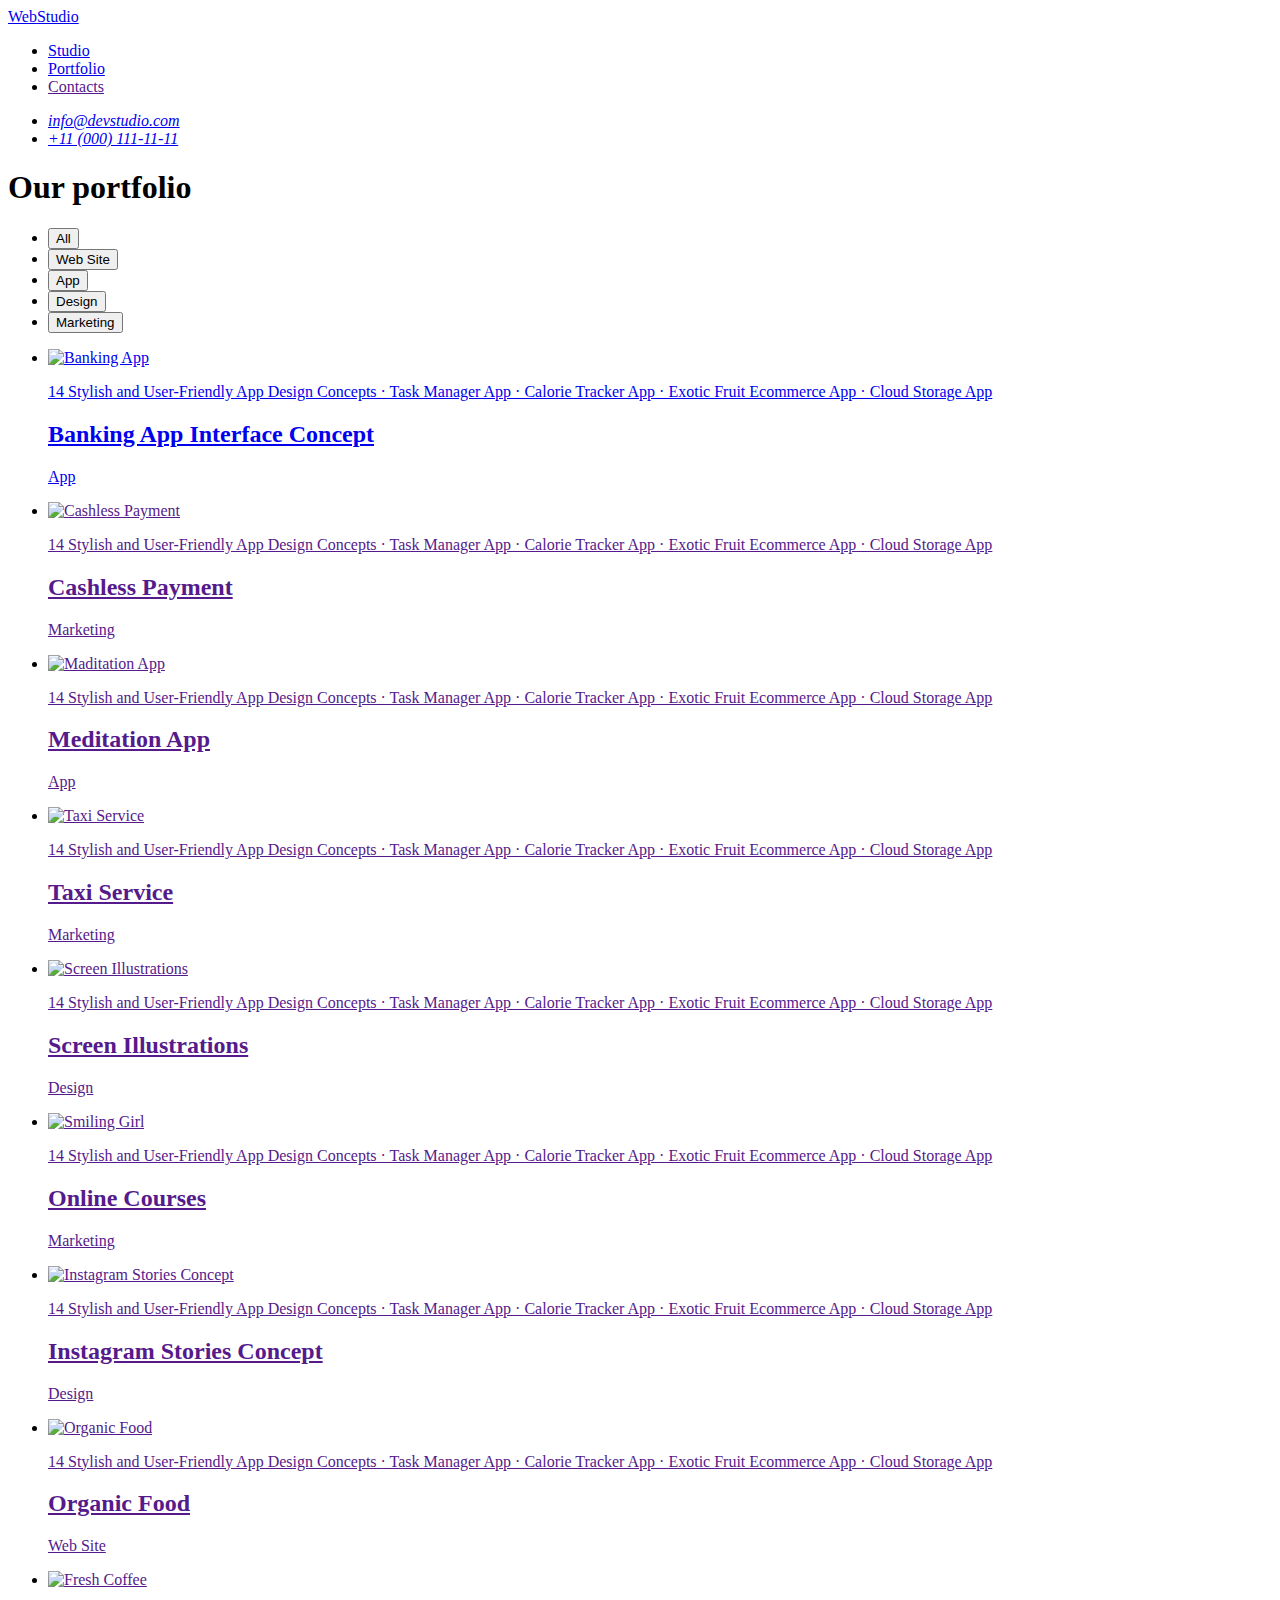
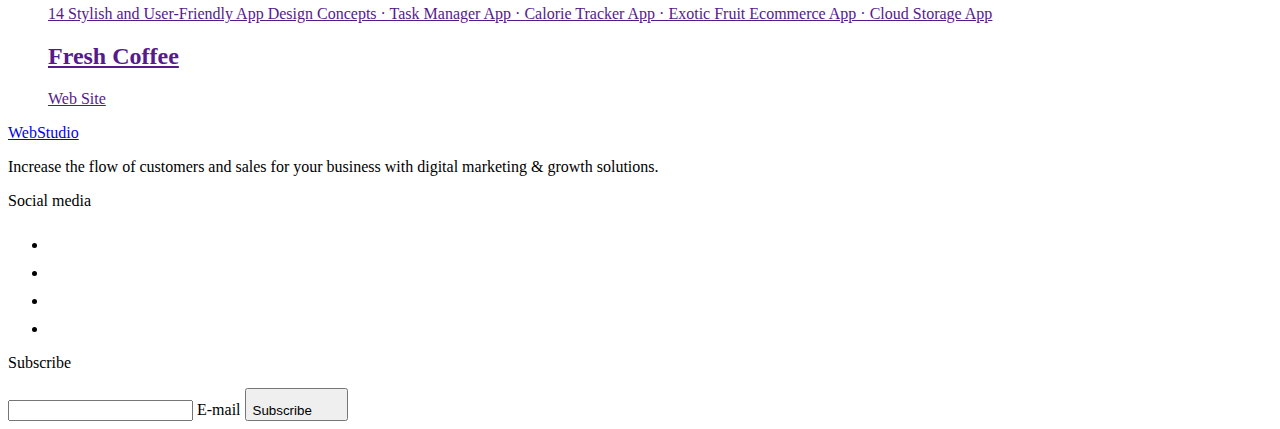
==== portfolio.html @ 679349a5 "Add files via upload" ====
<!DOCTYPE html>
<html lang="en">
<head>
    <meta charset="UTF-8">
    <meta http-equiv="X-UA-Compatible" content="IE=edge">
    <meta name="viewport" content="width=device-width, initial-scale=1.0">
    <title>Document</title>
    <link rel="preconnect" href="https://fonts.googleapis.com">
<link rel="preconnect" href="https://fonts.gstatic.com" crossorigin>
<link href="https://fonts.googleapis.com/css2?family=Raleway:wght@800&family=Roboto:wght@400;500;700&display=swap" rel="stylesheet">
<link
rel="stylesheet"
href="https://cdnjs.cloudflare.com/ajax/libs/modern-normalize/1.1.0/modern-normalize.min.css"
integrity="sha512-wpPYUAdjBVSE4KJnH1VR1HeZfpl1ub8YT/NKx4PuQ5NmX2tKuGu6U/JRp5y+Y8XG2tV+wKQpNHVUX03MfMFn9Q=="
crossorigin="anonymous"
referrerpolicy="no-referrer">
<link rel="stylesheet" href="./css/styles.css">
</head>
    
<header class="header">
    <div class="header-flex container">
    <nav class="header-nav" >
      <a class="header-logo link" href="./index.html" >Web<span class="part-logo">Studio</span></a>
      <ul class="navi-item list">
        <li class="item"><a class="navi link" href="./index.html" >Studio</a></li>
        <li class="item"><a class="navi link active" href="./portfolio.html" >Portfolio</a></li>
        <li class="item"><a class="navi link" href="" >Contacts</a></li>
      </ul>
    </nav>
    <address class="adress">
      <ul class="contacts-list list">
        <li class="contacts-item"><a href="mailto:info@devstudio.com" class="contacts-link link">info@devstudio.com</a></li>
        <li class="contacts-item" ><a href="tel:+110001111111" class="contacts-link link">+11 (000) 111-11-11</a></li>
      </ul>
    </address>
  </div>
  </header>
 <main>
    <section class="portfolio-section">
        <div class="container">
    <h1 class="visually-hidden">Our portfolio</h1>
        <ul class="filter-btn-list list">
            <li class="filter-btn-list-item">
              <button type="button" class="btn-filtr">All</button> 
            </li>
            <li class="filter-btn-list-item">
              <button type="button" class="btn-filtr" >Web Site</button> 
            </li>
            <li class="filter-btn-list-item" >
              <button type="button" class="btn-filtr" >App</button>
             </li>
            <li class="filter-btn-list-item">
              <button type="button" class="btn-filtr">Design</button> 
            </li>
            <li class="filter-btn-list-item">
              <button type="button" class="btn-filtr">Marketing</button> 
            </li>
        </ul>
    <ul class="service-list list">
        <li class="service-list-item">
           <a class="service-link link" href="./index.html">
            <div class="portfolio-thumb">
            <img src="./images/porfolio/banking-app.jpg" alt="Banking App" width="360">
          
              <p class="overlay-text">
                14 Stylish and User-Friendly App Design Concepts · Task Manager App · Calorie Tracker App · Exotic Fruit Ecommerce App · Cloud Storage App
              </p>
           
            </div>

            <div class="service-container"> 
                <h2 class="service-title">Banking App Interface Concept</h2>
                <p class="service-descr">App</p>
            </div>
        
           </a>
            
        </li>
        <li class="service-list-item" >
            <a class="service-link link" href="">
              <div class="portfolio-thumb">
              <img class="thumb-img" src="./images/porfolio/cashless-payment.jpg" 
              alt="Cashless Payment" 
              width="360">
     
              <p class="overlay-text">
                14 Stylish and User-Friendly App Design Concepts · Task Manager App · Calorie Tracker App · Exotic Fruit Ecommerce App · Cloud Storage App
              </p>
        
            </div>
        
             
              <div class="service-container"> 
                <div class="portfolio-thumb">
                <h2 class="service-title" >Cashless Payment</h2>
                <p class="service-descr">Marketing</p>
              </div>
            </div>
        </a> 
        </li>
        <li class="service-list-item">
            <a class="service-link link" href="">
              
              <div class="portfolio-thumb">
              <img src="./images/porfolio/meditation-app.jpg" alt="Maditation App" width="360" >
            
        
                <p class="overlay-text">
                  14 Stylish and User-Friendly App Design Concepts · Task Manager App · Calorie Tracker App · Exotic Fruit Ecommerce App · Cloud Storage App
                </p>
        
            </div>

              <div class="service-container">
                <div class="portfolio-thumb">
                <h2 class="service-title">Meditation App</h2>
                <p class="service-descr">App</p>
            </div>
              </div>
        </a>
            
        </li>
        <li class="service-list-item" >
            <a class="service-link link" href="">
              
              <div class="portfolio-thumb">
              <img src="./images/porfolio/taxi-service.jpg" alt="Taxi Service" width="360">
            
    
                <p class="overlay-text">
                  14 Stylish and User-Friendly App Design Concepts · Task Manager App · Calorie Tracker App · Exotic Fruit Ecommerce App · Cloud Storage App
                </p>
       
              </div>

              <div class="service-container">  
                <div class="portfolio-thumb"> 
                <h2 class="service-title" >Taxi Service</h2>
                <p class="service-descr">Marketing</p>
            </div>
          </div>
            </a>
            
        </li>
        <li class="service-list-item">
            <a class="service-link link" href="">
              
              <div class="portfolio-thumb"> 
              <img src="./images/porfolio/screen-illustration.jpg" alt="Screen Illustrations" width="360" >
  
                <p class="overlay-text">
                  14 Stylish and User-Friendly App Design Concepts · Task Manager App · Calorie Tracker App · Exotic Fruit Ecommerce App · Cloud Storage App
                </p>
  
              </div>
            
            
              <div class="service-container">
                <div class="portfolio-thumb"> 
                <h2 class="service-title">Screen Illustrations</h2>
                <p class="service-descr">Design</p>
            </div> 
              </div>
            </a>
            
        </li>
        <li class="service-list-item">
            <a class="service-link link" href="">
              <div class="portfolio-thumb"> 
              <img src="./images/porfolio/online-courses.jpg" alt="Smiling Girl" width="360">
     
                <p class="overlay-text">
                  14 Stylish and User-Friendly App Design Concepts · Task Manager App · Calorie Tracker App · Exotic Fruit Ecommerce App · Cloud Storage App
                </p>
 
              </div>
               
              <div class="service-container">
                <div class="portfolio-thumb">
                <h2 class="service-title">Online Courses</h2>
                <p class="service-descr">Marketing</p>
            </div>
              </div>
            </a>
            
        </li>
        <li class="service-list-item">
            <a class="service-link link" href="">
              <div class="portfolio-thumb">
              <img src="./images/porfolio/instagram-stories.jpg" alt="Instagram Stories Concept" width="360">
    
                <p class="overlay-text">
                  14 Stylish and User-Friendly App Design Concepts · Task Manager App · Calorie Tracker App · Exotic Fruit Ecommerce App · Cloud Storage App
                </p>

            </div>
            
              <div class="service-container"> 
                <div class="portfolio-thumb">
                <h2 class="service-title">Instagram Stories Concept</h2>
                <p class="service-descr">Design</p>
            </div>
              </div>
            </a>
            
        </li>
        <li class="service-list-item">
            <a class="service-link link" href="">
              <div class="portfolio-thumb">
              <img src="./images/porfolio/organic-food.jpg" alt="Organic Food" width="360">

                <p class="overlay-text">
                  14 Stylish and User-Friendly App Design Concepts · Task Manager App · Calorie Tracker App · Exotic Fruit Ecommerce App · Cloud Storage App
                </p>

            </div>
            
              <div class="service-container">
                <div class="portfolio-thumb">
                <h2 class="service-title">Organic Food</h2>
                <p class="service-descr"> Web Site</p>
            </div>
          </div>
            </a>
            
        </li>
        <li class="service-list-item">
            <a class="service-link link" href="" >
              <div class="portfolio-thumb">
              <img src="./images/porfolio/fresh-coffee.jpg" alt="Fresh Coffee" width="360">
  
                <p class="overlay-text">
                  14 Stylish and User-Friendly App Design Concepts · Task Manager App · Calorie Tracker App · Exotic Fruit Ecommerce App · Cloud Storage App
                </p>
     
            </div>
            
              <div class="service-container">  
                <div class="portfolio-thumb">
                <h2 class="service-title">Fresh Coffee</h2>
                <p class="service-descr">Web Site</p>
            </div>
          </div>
            </a>
    
        </li>
    </ul>
</div>
</section>
 </main>
 <footer  class="footer">
    <div class="footer-container container">
      <div class="left-footer">
    <a  href="./index.html" class="logo-footer link" >Web<span class="footer-logo">Studio</span> </a>
    <p class="footer-text">
      Increase the flow of customers and sales for your business with digital
      marketing & growth solutions.
    </p>
  </div>
    <div class="footer-icon">
          <p class="social-media">Social media</p>
      <ul class="network-footer list">
        <li class="network-item">
          <a href="" class="network-foot link">
            <svg class="network-social" width="24" height="24">
              <use href="./images/icons.svg#instagram">
                 </use>
            </svg>
          </a>
        </li>
        <li class="network-item">
          <a href="" class="network-foot link">
            <svg class="network-social" width="24" height="24">
              <use href="./images/icons.svg#twitter">

              </use>
            </svg>
          </a>
        </li>
        <li class="network-item">
          <a href="" class="network-foot link">
            <svg class="network-social" width="24" height="24">
              <use href="./images/icons.svg#facebook">

              </use>
            </svg>
          </a>
        </li>
        <li class="network-item">
          <a href="" class="network-foot link">
            <svg class="network-social" width="24" height="24">
              <use href="./images/icons.svg#linkedin">
              </use>
            </svg>
          </a>
        </li>
      </ul>

  
    
    </div>
    
    <form class="footer-form">
      <p class="footer-form-title">Subscribe</p>
      <div class="footer-form-wrapper">
        <label class="footer-form-field">
          <input
            class="footer-form-input"
            type="email"
            name="user_email"
            placeholder="&nbsp;"
          />
          <span class="footer-form-tag">E-mail</span>
        </label>
        <button class="footer-form-btn" type="submit">
          Subscribe
          <svg class="footer-form-btn-icon" width="24" height="24">
            <use href="./images/icons.svg#icon-subscribe"></use>
          </svg>
        </button>
      </div>
    </form>
    
  </div>
  

</footer>
  </body>
</html>
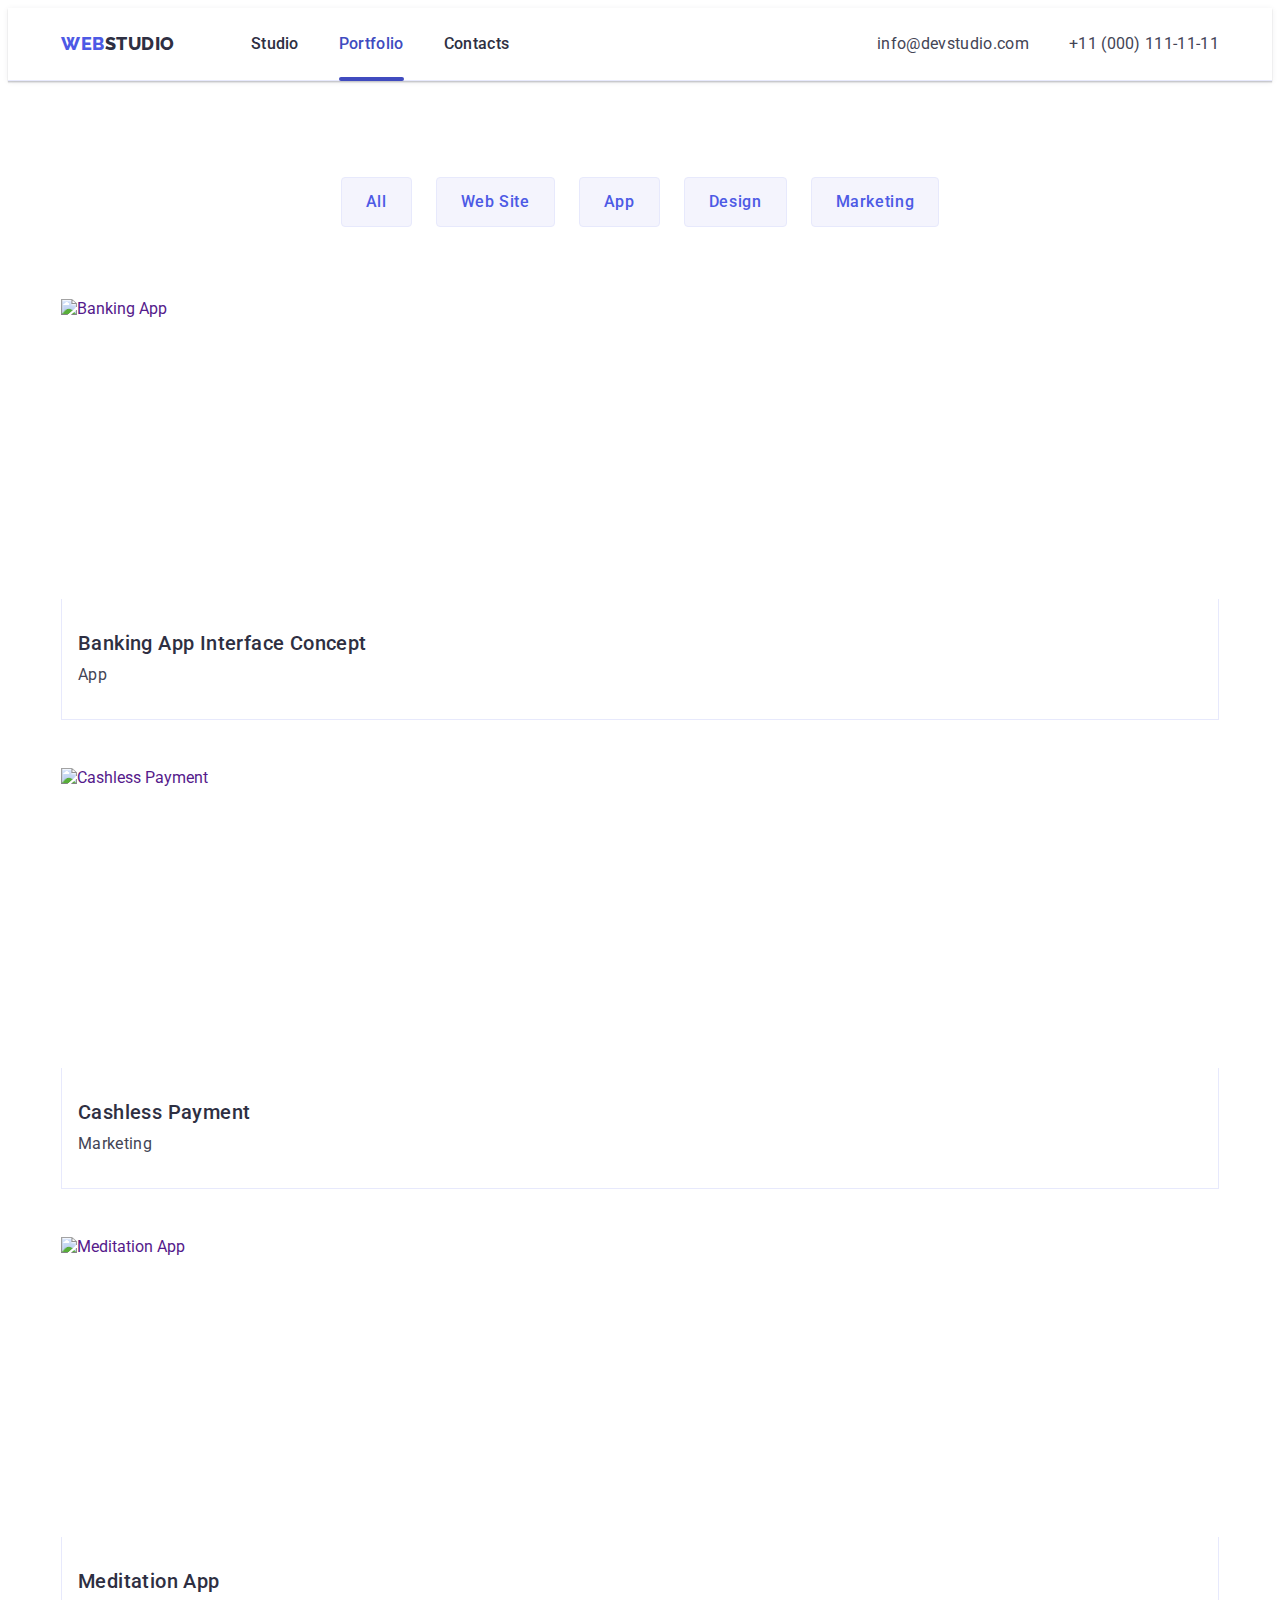
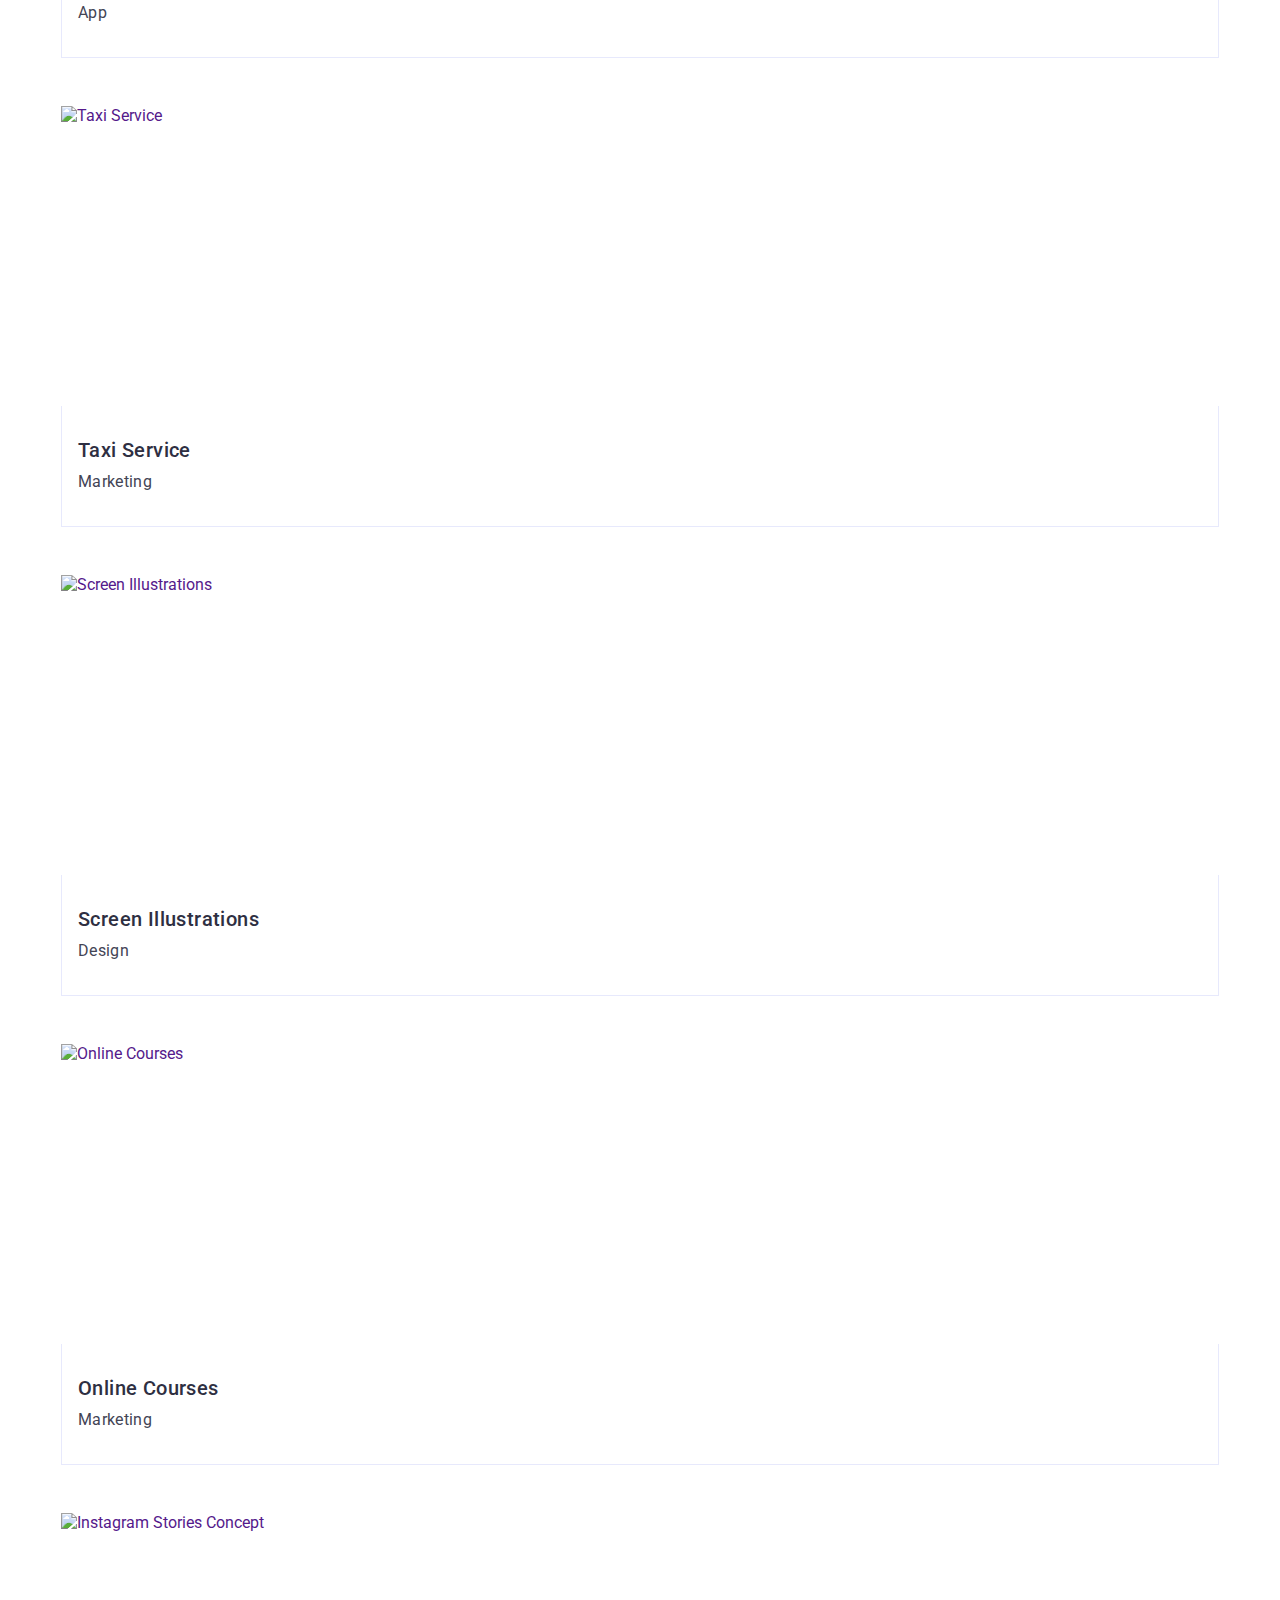
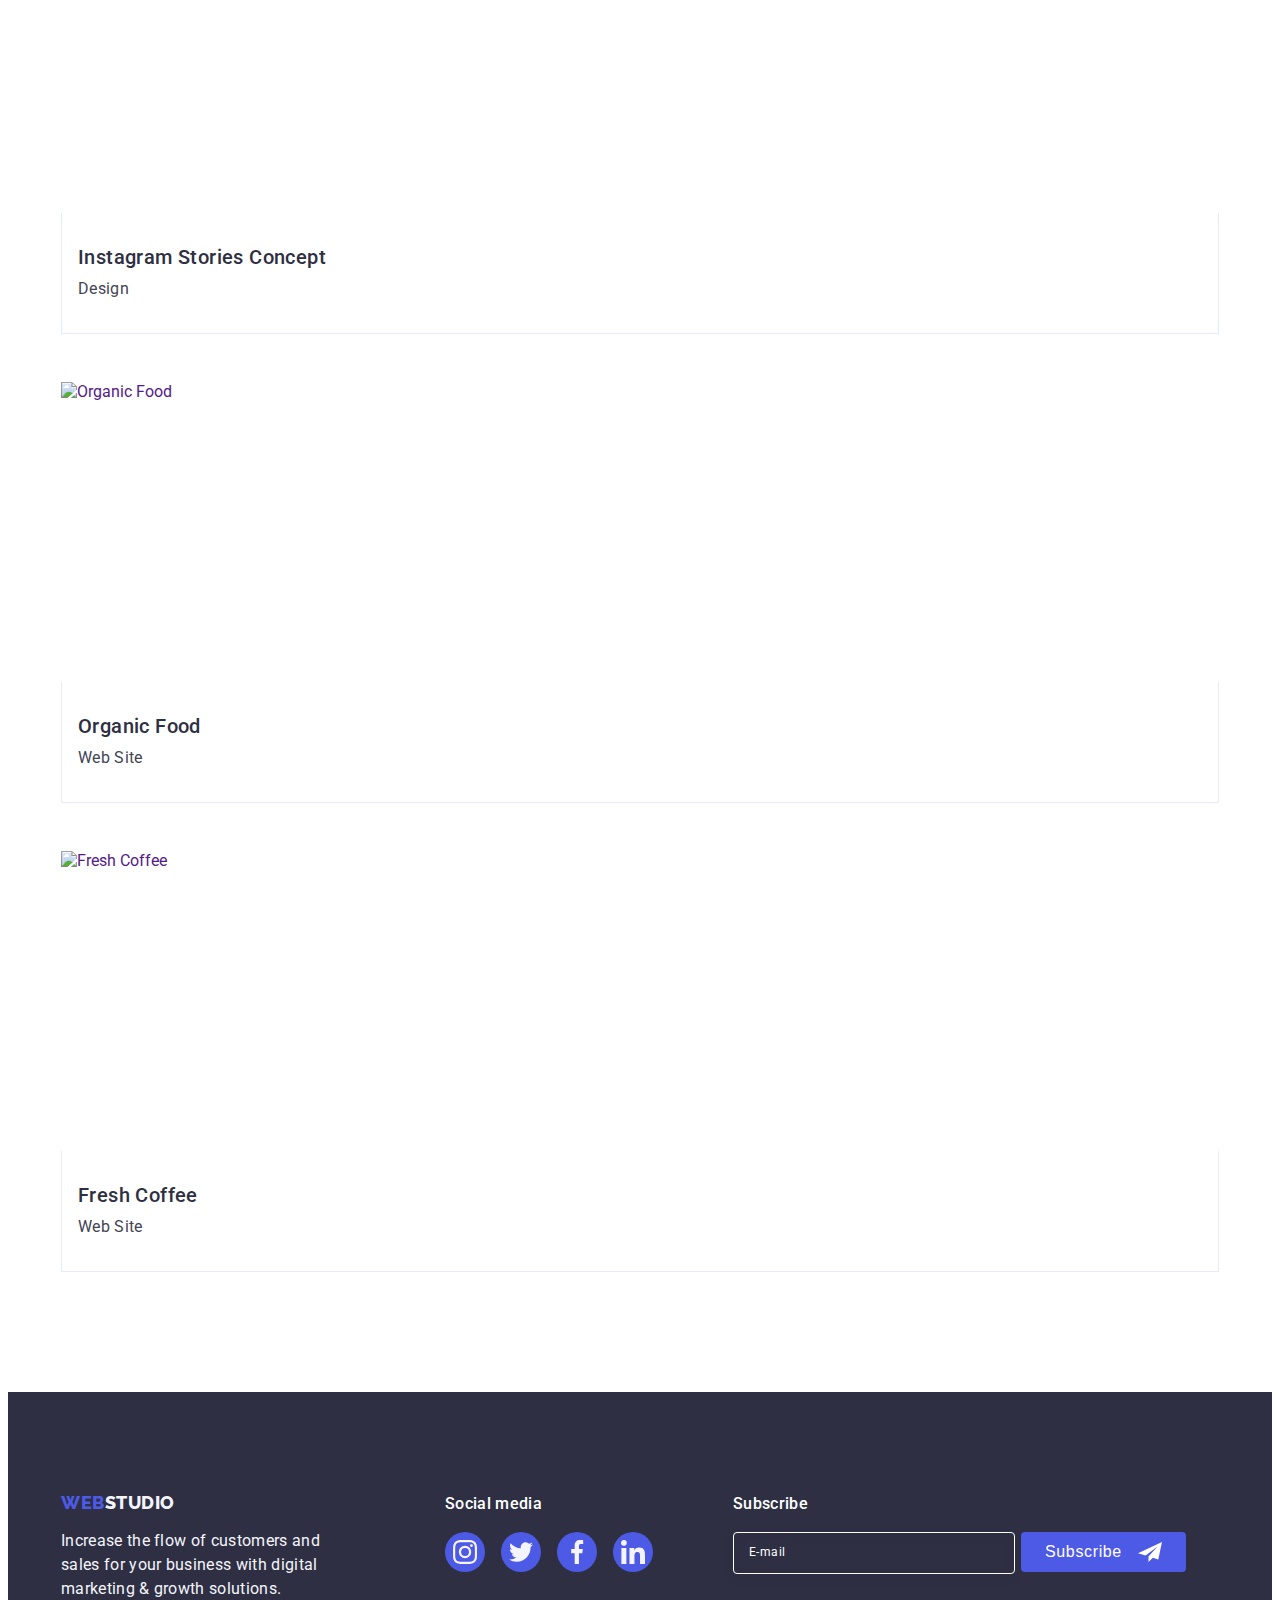
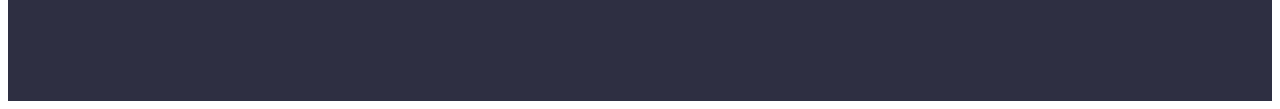
==== commit e0e7f762: "123456" ====
--- a/portfolio.html
+++ b/portfolio.html
@@ -1,330 +1,397 @@
 
 <!DOCTYPE html>
 <html lang="en">
-<head>
-    <meta charset="UTF-8">
-    <meta http-equiv="X-UA-Compatible" content="IE=edge">
-    <meta name="viewport" content="width=device-width, initial-scale=1.0">
-    <title>Document</title>
-    <link rel="preconnect" href="https://fonts.googleapis.com">
-<link rel="preconnect" href="https://fonts.gstatic.com" crossorigin>
-<link href="https://fonts.googleapis.com/css2?family=Raleway:wght@800&family=Roboto:wght@400;500;700&display=swap" rel="stylesheet">
-<link
-rel="stylesheet"
-href="https://cdnjs.cloudflare.com/ajax/libs/modern-normalize/1.1.0/modern-normalize.min.css"
-integrity="sha512-wpPYUAdjBVSE4KJnH1VR1HeZfpl1ub8YT/NKx4PuQ5NmX2tKuGu6U/JRp5y+Y8XG2tV+wKQpNHVUX03MfMFn9Q=="
-crossorigin="anonymous"
-referrerpolicy="no-referrer">
-<link rel="stylesheet" href="./css/styles.css">
-</head>
+  <head>
+    <meta charset="UTF-8" />
+    <meta http-equiv="X-UA-Compatible" content="IE=edge" />
+    <meta name="viewport" content="width=device-width, initial-scale=1.0" />
+    <title>WEBSTUDIO</title>
+    <link rel="preconnect" href="https://fonts.googleapis.com" />
+    <link rel="preconnect" href="https://fonts.gstatic.com" crossorigin />
+    <link
+      href="https://fonts.googleapis.com/css2?family=Raleway:wght@800&family=Roboto:wght@400;500;700;900&display=swap"
+      rel="stylesheet"
+    />
+    <link
+      rel="stylesheet"
+      href="https://cdnjs.cloudflare.com/ajax/libs/modern-normalize/1.1.0/modern-normalize.min.css"
+      integrity="sha512-wpPYUAdjBVSE4KJnH1VR1HeZfpl1ub8YT/NKx4PuQ5NmX2tKuGu6U/JRp5y+Y8XG2tV+wKQpNHVUX03MfMFn9Q=="
+      crossorigin="anonymous"
+      referrerpolicy="no-referrer"
+    />
+    <link rel="stylesheet" href="./css/styles.css" />
+  </head>
+  <body>
+    <!-- czapka -->
+    <header class="header">
+      <div class="header-container container">
+        <nav class="nav">
+          <a class="nav-logo link" href="./index.html"
+            >Web<span class="nav-logo-desc">Studio</span></a
+          >
+          <ul class="nav-list list">
+            <li class="nav-list-item">
+              <a class="nav-list-item-link link" href="./index.html">Studio</a>
+            </li>
+            <li class="nav-list-item">
+              <a class="nav-list-item-link link active" href="./portfolio.html">Portfolio</a>
+            </li>
+            <li class="nav-list-item">
+              <a class="nav-list-item-link link" href="">Contacts</a>
+            </li>
+          </ul>
+        </nav>
+        <address class="address">
+          <ul class="address-list list">
+            <li class="address-list-item">
+              <a class="address-list-item-link link" href="mailto:info@devstudio.com"
+                >info@devstudio.com</a
+              >
+            </li>
+            <li class="address-list-item">
+              <a class="address-list-item-link link" href="tel:+110001111111"
+                >+11 (000) 111-11-11</a
+              >
+            </li>
+          </ul>
+        </address>
+      </div>
+    </header>
+    <!-- main -->
+    <main>
+      <!-- 1 sekcja -->
+      <section class="portfolio-section">
+        <div class="container">
+          <h1 class="visually-hidden">Navigation</h1>
+          <ul class="filter-list list">
+            <li class="filter-list-item">
+              <button class="filter-list-item-btn" type="button">All</button></li
+            >
+            <li class="filter-list-item">
+              <button class="filter-list-item-btn" type="button">Web Site</button></li
+            >
+            <li class="filter-list-item">
+              <button class="filter-list-item-btn" type="button">App</button></li
+            >
+            <li class="filter-list-item">
+              <button class="filter-list-item-btn" type="button">Design</button></li
+            >
+            <li class="filter-list-item">
+              <button class="filter-list-item-btn" type="button">Marketing</button></li
+            >
+          </ul>
+          
+          <ul class="card-list list">
+        
+            <li class="card-list-item">
+              <a class="card-list-item-link link" href="">
+                <div class="card-thumb">
+                  <img
+                    class="card-list-img"
+                    src="./images/portfolio/img-1.jpg"
+                    alt="Banking App"
+                    width="360"
+                    height="300"
+                  />
+                  <p class="overlay-text">
+                    14 Stylish and User-Friendly App Design Concepts · Task Manager App · Calorie
+                    Tracker App · Exotic Fruit Ecommerce App · Cloud Storage App
+                  </p>
+                  <!-- <div class="overlay">
+                  </div> -->
+                </div>
+                <div class="portfolio-card-content">
+                  <h2 class="card-subtitle">Banking App Interface Concept</h2>
+                  <p class="card-desc">App</p>
+                </div>
+              </a>
+            </li>
+
+            <li class="card-list-item">
+              <a class="card-list-item-link link" href="">
+                <div class="card-thumb">
+                  <img
+                    class="card-list-img"
+                    src="./images/portfolio/img-2.jpg"
+                    alt="Cashless Payment"
+                    width="360"
+                    height="300"
+                  />
+                  <p class="overlay-text">
+                    14 Stylish and User-Friendly App Design Concepts · Task Manager App · Calorie
+                    Tracker App · Exotic Fruit Ecommerce App · Cloud Storage App
+                  </p>
+                  <!-- <div class="overlay">
+                  </div> -->
+                </div>
+                <div class="portfolio-card-content">
+                  <h2 class="card-subtitle">Cashless Payment</h2>
+                  <p class="card-desc">Marketing</p>
+                </div>
+              </a>
+            </li>
     
-<header class="header">
-    <div class="header-flex container">
-    <nav class="header-nav" >
-      <a class="header-logo link" href="./index.html" >Web<span class="part-logo">Studio</span></a>
-      <ul class="navi-item list">
-        <li class="item"><a class="navi link" href="./index.html" >Studio</a></li>
-        <li class="item"><a class="navi link active" href="./portfolio.html" >Portfolio</a></li>
-        <li class="item"><a class="navi link" href="" >Contacts</a></li>
-      </ul>
-    </nav>
-    <address class="adress">
-      <ul class="contacts-list list">
-        <li class="contacts-item"><a href="mailto:info@devstudio.com" class="contacts-link link">info@devstudio.com</a></li>
-        <li class="contacts-item" ><a href="tel:+110001111111" class="contacts-link link">+11 (000) 111-11-11</a></li>
-      </ul>
-    </address>
-  </div>
-  </header>
- <main>
-    <section class="portfolio-section">
-        <div class="container">
-    <h1 class="visually-hidden">Our portfolio</h1>
-        <ul class="filter-btn-list list">
-            <li class="filter-btn-list-item">
-              <button type="button" class="btn-filtr">All</button> 
-            </li>
-            <li class="filter-btn-list-item">
-              <button type="button" class="btn-filtr" >Web Site</button> 
-            </li>
-            <li class="filter-btn-list-item" >
-              <button type="button" class="btn-filtr" >App</button>
-             </li>
-            <li class="filter-btn-list-item">
-              <button type="button" class="btn-filtr">Design</button> 
-            </li>
-            <li class="filter-btn-list-item">
-              <button type="button" class="btn-filtr">Marketing</button> 
-            </li>
-        </ul>
-    <ul class="service-list list">
-        <li class="service-list-item">
-           <a class="service-link link" href="./index.html">
-            <div class="portfolio-thumb">
-            <img src="./images/porfolio/banking-app.jpg" alt="Banking App" width="360">
-          
-              <p class="overlay-text">
-                14 Stylish and User-Friendly App Design Concepts · Task Manager App · Calorie Tracker App · Exotic Fruit Ecommerce App · Cloud Storage App
-              </p>
+            <li class="card-list-item">
+              <a class="card-list-item-link link" href="">
+                <div class="card-thumb">
+                  <img
+                    class="card-list-img"
+                    src="./images/portfolio/img-3.jpg"
+                    alt="Meditation App"
+                    width="360"
+                    height="300"
+                  />
+                  <p class="overlay-text">
+                    14 Stylish and User-Friendly App Design Concepts · Task Manager App · Calorie
+                    Tracker App · Exotic Fruit Ecommerce App · Cloud Storage App
+                  </p>
+                  <!-- <div class="overlay">
+                  </div> -->
+                </div>
+                <div class="portfolio-card-content">
+                  <h2 class="card-subtitle">Meditation App</h2>
+                  <p class="card-desc">App</p>
+                </div>
+              </a>
+            </li>
+
+            <li class="card-list-item">
+              <a class="card-list-item-link link" href="">
+                <div class="card-thumb">
+                  <img
+                    class="card-list-img"
+                    src="./images/portfolio/img-4.jpg"
+                    alt="Taxi Service"
+                    width="360"
+                    height="300"
+                  />
+                  <p class="overlay-text">
+                    14 Stylish and User-Friendly App Design Concepts · Task Manager App · Calorie
+                    Tracker App · Exotic Fruit Ecommerce App · Cloud Storage App
+                  </p>
+                  <!-- <div class="overlay">
+                  </div> -->
+                </div>
+                <div class="portfolio-card-content">
+                  <h2 class="card-subtitle">Taxi Service</h2>
+                  <p class="card-desc">Marketing</p>
+                </div>
+              </a>
+            </li>
            
-            </div>
-
-            <div class="service-container"> 
-                <h2 class="service-title">Banking App Interface Concept</h2>
-                <p class="service-descr">App</p>
-            </div>
-        
-           </a>
+            <li class="card-list-item">
+              <a class="card-list-item-link link" href="">
+                <div class="card-thumb">
+                  <img
+                    class="card-list-img"
+                    src="./images/portfolio/img-5.jpg"
+                    alt="Screen Illustrations"
+                    width="360"
+                    height="300"
+                  />
+                  <p class="overlay-text">
+                    14 Stylish and User-Friendly App Design Concepts · Task Manager App · Calorie
+                    Tracker App · Exotic Fruit Ecommerce App · Cloud Storage App
+                  </p>
+                  <!-- <div class="overlay">
+                  </div> -->
+                </div>
+                <div class="portfolio-card-content">
+                  <h2 class="card-subtitle">Screen Illustrations</h2>
+                  <p class="card-desc">Design</p>
+                </div>
+              </a>
+            </li>
+           
+            <li class="card-list-item">
+              <a class="card-list-item-link link" href="">
+                <div class="card-thumb">
+                  <img
+                    class="card-list-img"
+                    src="./images/portfolio/img-6.jpg"
+                    alt="Online Courses"
+                    width="360"
+                    height="300"
+                  />
+                  <p class="overlay-text">
+                    14 Stylish and User-Friendly App Design Concepts · Task Manager App · Calorie
+                    Tracker App · Exotic Fruit Ecommerce App · Cloud Storage App
+                  </p>
+                  <!-- <div class="overlay">
+                  </div> -->
+                </div>
+                <div class="portfolio-card-content">
+                  <h2 class="card-subtitle">Online Courses</h2>
+                  <p class="card-desc">Marketing</p>
+                </div>
+              </a>
+            </li>
             
-        </li>
-        <li class="service-list-item" >
-            <a class="service-link link" href="">
-              <div class="portfolio-thumb">
-              <img class="thumb-img" src="./images/porfolio/cashless-payment.jpg" 
-              alt="Cashless Payment" 
-              width="360">
-     
-              <p class="overlay-text">
-                14 Stylish and User-Friendly App Design Concepts · Task Manager App · Calorie Tracker App · Exotic Fruit Ecommerce App · Cloud Storage App
-              </p>
-        
-            </div>
-        
-             
-              <div class="service-container"> 
-                <div class="portfolio-thumb">
-                <h2 class="service-title" >Cashless Payment</h2>
-                <p class="service-descr">Marketing</p>
-              </div>
-            </div>
-        </a> 
-        </li>
-        <li class="service-list-item">
-            <a class="service-link link" href="">
-              
-              <div class="portfolio-thumb">
-              <img src="./images/porfolio/meditation-app.jpg" alt="Maditation App" width="360" >
+            <li class="card-list-item">
+              <a class="card-list-item-link link" href="">
+                <div class="card-thumb">
+                  <img
+                    class="card-list-img"
+                    src="./images/portfolio/img-7.jpg"
+                    alt="Instagram Stories Concept"
+                    width="360"
+                    height="300"
+                  />
+                  <p class="overlay-text">
+                    14 Stylish and User-Friendly App Design Concepts · Task Manager App · Calorie
+                    Tracker App · Exotic Fruit Ecommerce App · Cloud Storage App
+                  </p>
+                  <!-- <div class="overlay">
+                  </div> -->
+                </div>
+                <div class="portfolio-card-content">
+                  <h2 class="card-subtitle">Instagram Stories Concept</h2>
+                  <p class="card-desc">Design</p>
+                </div>
+              </a>
+            </li>
+           
+            <li class="card-list-item">
+              <a class="card-list-item-link link" href="">
+                <div class="card-thumb">
+                  <img
+                    class="card-list-img"
+                    src="./images/portfolio/img-8.jpg"
+                    alt="Organic Food"
+                    width="360"
+                    height="300"
+                  />
+                  <p class="overlay-text">
+                    14 Stylish and User-Friendly App Design Concepts · Task Manager App · Calorie
+                    Tracker App · Exotic Fruit Ecommerce App · Cloud Storage App
+                  </p>
+                  <!-- <div class="overlay">
+                  </div> -->
+                </div>
+                <div class="portfolio-card-content">
+                  <h2 class="card-subtitle">Organic Food</h2>
+                  <p class="card-desc">Web Site</p>
+                </div>
+              </a>
+            </li>
             
-        
-                <p class="overlay-text">
-                  14 Stylish and User-Friendly App Design Concepts · Task Manager App · Calorie Tracker App · Exotic Fruit Ecommerce App · Cloud Storage App
-                </p>
-        
-            </div>
-
-              <div class="service-container">
-                <div class="portfolio-thumb">
-                <h2 class="service-title">Meditation App</h2>
-                <p class="service-descr">App</p>
-            </div>
-              </div>
-        </a>
-            
-        </li>
-        <li class="service-list-item" >
-            <a class="service-link link" href="">
-              
-              <div class="portfolio-thumb">
-              <img src="./images/porfolio/taxi-service.jpg" alt="Taxi Service" width="360">
-            
-    
-                <p class="overlay-text">
-                  14 Stylish and User-Friendly App Design Concepts · Task Manager App · Calorie Tracker App · Exotic Fruit Ecommerce App · Cloud Storage App
-                </p>
-       
-              </div>
-
-              <div class="service-container">  
-                <div class="portfolio-thumb"> 
-                <h2 class="service-title" >Taxi Service</h2>
-                <p class="service-descr">Marketing</p>
-            </div>
-          </div>
-            </a>
-            
-        </li>
-        <li class="service-list-item">
-            <a class="service-link link" href="">
-              
-              <div class="portfolio-thumb"> 
-              <img src="./images/porfolio/screen-illustration.jpg" alt="Screen Illustrations" width="360" >
-  
-                <p class="overlay-text">
-                  14 Stylish and User-Friendly App Design Concepts · Task Manager App · Calorie Tracker App · Exotic Fruit Ecommerce App · Cloud Storage App
-                </p>
-  
-              </div>
-            
-            
-              <div class="service-container">
-                <div class="portfolio-thumb"> 
-                <h2 class="service-title">Screen Illustrations</h2>
-                <p class="service-descr">Design</p>
-            </div> 
-              </div>
-            </a>
-            
-        </li>
-        <li class="service-list-item">
-            <a class="service-link link" href="">
-              <div class="portfolio-thumb"> 
-              <img src="./images/porfolio/online-courses.jpg" alt="Smiling Girl" width="360">
-     
-                <p class="overlay-text">
-                  14 Stylish and User-Friendly App Design Concepts · Task Manager App · Calorie Tracker App · Exotic Fruit Ecommerce App · Cloud Storage App
-                </p>
- 
-              </div>
-               
-              <div class="service-container">
-                <div class="portfolio-thumb">
-                <h2 class="service-title">Online Courses</h2>
-                <p class="service-descr">Marketing</p>
-            </div>
-              </div>
-            </a>
-            
-        </li>
-        <li class="service-list-item">
-            <a class="service-link link" href="">
-              <div class="portfolio-thumb">
-              <img src="./images/porfolio/instagram-stories.jpg" alt="Instagram Stories Concept" width="360">
-    
-                <p class="overlay-text">
-                  14 Stylish and User-Friendly App Design Concepts · Task Manager App · Calorie Tracker App · Exotic Fruit Ecommerce App · Cloud Storage App
-                </p>
-
-            </div>
-            
-              <div class="service-container"> 
-                <div class="portfolio-thumb">
-                <h2 class="service-title">Instagram Stories Concept</h2>
-                <p class="service-descr">Design</p>
-            </div>
-              </div>
-            </a>
-            
-        </li>
-        <li class="service-list-item">
-            <a class="service-link link" href="">
-              <div class="portfolio-thumb">
-              <img src="./images/porfolio/organic-food.jpg" alt="Organic Food" width="360">
-
-                <p class="overlay-text">
-                  14 Stylish and User-Friendly App Design Concepts · Task Manager App · Calorie Tracker App · Exotic Fruit Ecommerce App · Cloud Storage App
-                </p>
-
-            </div>
-            
-              <div class="service-container">
-                <div class="portfolio-thumb">
-                <h2 class="service-title">Organic Food</h2>
-                <p class="service-descr"> Web Site</p>
-            </div>
-          </div>
-            </a>
-            
-        </li>
-        <li class="service-list-item">
-            <a class="service-link link" href="" >
-              <div class="portfolio-thumb">
-              <img src="./images/porfolio/fresh-coffee.jpg" alt="Fresh Coffee" width="360">
-  
-                <p class="overlay-text">
-                  14 Stylish and User-Friendly App Design Concepts · Task Manager App · Calorie Tracker App · Exotic Fruit Ecommerce App · Cloud Storage App
-                </p>
-     
-            </div>
-            
-              <div class="service-container">  
-                <div class="portfolio-thumb">
-                <h2 class="service-title">Fresh Coffee</h2>
-                <p class="service-descr">Web Site</p>
-            </div>
-          </div>
-            </a>
-    
-        </li>
-    </ul>
-</div>
-</section>
- </main>
- <footer  class="footer">
-    <div class="footer-container container">
-      <div class="left-footer">
-    <a  href="./index.html" class="logo-footer link" >Web<span class="footer-logo">Studio</span> </a>
-    <p class="footer-text">
-      Increase the flow of customers and sales for your business with digital
-      marketing & growth solutions.
-    </p>
-  </div>
-    <div class="footer-icon">
-          <p class="social-media">Social media</p>
-      <ul class="network-footer list">
-        <li class="network-item">
-          <a href="" class="network-foot link">
-            <svg class="network-social" width="24" height="24">
-              <use href="./images/icons.svg#instagram">
-                 </use>
-            </svg>
+            <li class="card-list-item">
+              <a class="card-list-item-link link" href="">
+                <div class="card-thumb">
+                  <img
+                    class="card-list-img"
+                    src="./images/portfolio/img-9.jpg"
+                    alt="Fresh Coffee"
+                    width="360"
+                    height="300"
+                  />
+                  <p class="overlay-text">
+                    14 Stylish and User-Friendly App Design Concepts · Task Manager App · Calorie
+                    Tracker App · Exotic Fruit Ecommerce App · Cloud Storage App
+                  </p>
+                  <!-- <div class="overlay">
+                  </div> -->
+                </div>
+                <div class="portfolio-card-content">
+                  <h2 class="card-subtitle">Fresh Coffee</h2>
+                  <p class="card-desc">Web Site</p>
+                </div>
+              </a>
+            </li>
+          </ul>
+        </div>
+      </section>
+    </main>
+    <!-- footer -->
+    <footer class="footer">
+      <div class="footer-container container">
+        <div class="footer-wrapper">
+          <a class="footer-link link" href="./index.html"
+            >Web<span class="footer-link-desc">Studio</span>
           </a>
-        </li>
-        <li class="network-item">
-          <a href="" class="network-foot link">
-            <svg class="network-social" width="24" height="24">
-              <use href="./images/icons.svg#twitter">
-
-              </use>
-            </svg>
-          </a>
-        </li>
-        <li class="network-item">
-          <a href="" class="network-foot link">
-            <svg class="network-social" width="24" height="24">
-              <use href="./images/icons.svg#facebook">
-
-              </use>
-            </svg>
-          </a>
-        </li>
-        <li class="network-item">
-          <a href="" class="network-foot link">
-            <svg class="network-social" width="24" height="24">
-              <use href="./images/icons.svg#linkedin">
-              </use>
-            </svg>
-          </a>
-        </li>
-      </ul>
-
-  
-    
-    </div>
-    
-    <form class="footer-form">
-      <p class="footer-form-title">Subscribe</p>
-      <div class="footer-form-wrapper">
-        <label class="footer-form-field">
-          <input
-            class="footer-form-input"
-            type="email"
-            name="user_email"
-            placeholder="&nbsp;"
-          />
-          <span class="footer-form-tag">E-mail</span>
-        </label>
-        <button class="footer-form-btn" type="submit">
-          Subscribe
-          <svg class="footer-form-btn-icon" width="24" height="24">
-            <use href="./images/icons.svg#icon-subscribe"></use>
-          </svg>
-        </button>
+          <p class="footer-desc">
+            Increase the flow of customers and sales for your business with digital marketing &
+            growth solutions.
+          </p>
+        </div>
+        <div class="footer-social">
+          <p class="footer-social-desc">Social media</p>
+          <ul class="footer-socials-list list">
+            <li class="footer-socials-list-item">
+              <a
+                class="footer-socials-link link"
+                href=""
+                target="_blank"
+                rel="noopener noreferrer"
+                aria-label="Instagram icon"
+              >
+                <svg class="footer-socials-icon" width="24" height="24">
+                  <use href="./images/icons.svg#instagram"></use>
+                </svg>
+              </a>
+            </li>
+            <li class="footer-socials-list-item">
+              <a
+                class="footer-socials-link link"
+                href=""
+                target="_blank"
+                rel="noopener noreferrer"
+                aria-label="Twitter icon"
+              >
+                <svg class="footer-socials-icon" width="24" height="24">
+                  <use href="./images/icons.svg#twitter"></use>
+                </svg>
+              </a>
+            </li>
+            <li class="footer-socials-list-item">
+              <a
+                class="footer-socials-link link"
+                href=""
+                target="_blank"
+                rel="noopener noreferrer"
+                aria-label="Facebook icon"
+              >
+                <svg class="footer-socials-icon" width="24" height="24">
+                  <use href="./images/icons.svg#facebook"></use>
+                </svg>
+              </a>
+            </li>
+            <li class="footer-socials-list-item">
+              <a
+                class="footer-socials-link link"
+                href=""
+                target="_blank"
+                rel="noopener noreferrer"
+                aria-label="Linkedin icon"
+              >
+                <svg class="footer-socials-icon" width="24" height="24">
+                  <use href="./images/icons.svg#linkedin"></use>
+                </svg>
+              </a>
+            </li>
+          </ul>
+        </div>
+        <div class="footer-form-wrapper">
+          <p class="footer-form-title">Subscribe</p>
+          <form class="footer-form">
+            <label class="footer-form-field">
+              <input
+                class="footer-form-input"
+                type="email"
+                name="user_email"
+                placeholder="&nbsp;"
+              />
+              <span class="footer-form-tag">E-mail</span>
+            </label>
+            <button class="footer-form-btn" type="submit"
+              >Subscribe
+              <svg class="footer-form-btn-icon" width="24" height="24">
+                <use href="./images/icons.svg#icon-subscribe"></use>
+              </svg>
+            </button>
+          </form>
+        </div>
       </div>
-    </form>
-    
-  </div>
-  
-
-</footer>
+    </footer>
   </body>
-</html>
+</html>--- a/css/styles.css
+++ b/css/styles.css
@@ -0,0 +1,1720 @@
+:root {
+
+  --color-iris: #4d5ae5;
+  --color-ocean: #404bbf;
+  --color-navy-blue: #2e2f42;
+  --color-green: #31d0aa;
+  --color-slate: #434455;
+  --color-light-slate: #8e8f99;
+  --color-cornflower: #e7e9fc;
+  --color-cloud: #f4f4fd;
+  --color-navy-blue-modal: rgba(46, 47, 66, 0.4);
+  --color-grey: #2e2f42;
+  --color-light: #ffffff;
+  --color-dairy: #fcfcfc;
+  --color-cornflowers: rgba(231, 233, 252, 0.1);
+
+
+  --primary-font: "Roboto", sans-serif;
+  --secondary-font: "Raleway", sans-serif;
+
+
+  --indent: 24px;
+  --item: 1;
+  --anim-medium: 250ms cubic-bezier(0.4, 0, 0.2, 1);
+}
+
+/**
+|============================
+| RESET AND NORMALIZE STYLES
+|============================
+*/
+img {
+  display: block;
+  max-width: 100%;
+  height: auto;
+}
+
+svg {
+  display: block;
+}
+
+button {
+  cursor: pointer;
+}
+
+h1,
+h2,
+h3,
+h4,
+h5,
+h6,
+p,
+ul,
+ol,
+a {
+  margin: 0;
+  padding: 0;
+}
+
+/**
+|============================
+| BODY STYLES
+|============================
+*/
+
+body {
+ 
+  font-family: var(--primary-font);
+  background-color: var(--color-light);
+  color: var(--color-slate);
+ 
+}
+
+/**
+|============================
+| BASE STYLES
+|============================
+*/
+.visually-hidden {
+  position: absolute;
+  width: 1px;
+  height: 1px;
+  margin: -1px;
+  border: 0;
+  padding: 0;
+  white-space: nowrap;
+  clip-path: inset(100%);
+  clip: rect(0 0 0 0);
+  overflow: hidden;
+}
+
+.subtitle {
+  font-family: var(--primary-font);
+  font-weight: 500;
+  font-size: 20px;
+  line-height: 1.2;
+  letter-spacing: 0.02em;
+  color: var(--color-navy-blue);
+}
+
+.list {
+  list-style: none;
+  margin: 0;
+  padding: 0;
+}
+
+.link {
+  text-decoration: none;
+}
+
+.container {
+  min-width: 320px;
+  max-width: 428px;
+  margin: 0 auto;
+  padding: 0 15px;
+}
+
+@media only screen and (min-width: 768px) {
+
+  .container {
+      max-width: 768px;
+  }
+}
+
+@media only screen and (min-width: 1158px) {
+  .container {
+      max-width: 1158px;
+      padding: 0 15px;
+  }
+}
+
+.section {
+  padding-top: 96px;
+  padding-bottom: 96px;
+}
+
+@media only screen and (min-width: 1158px) {
+  .section {
+      padding-top: 120px;
+      padding-bottom: 120px;
+  }
+}
+
+/**
+|============================
+| HEADER SECTION
+|============================
+*/
+.header {
+  background: #FFFFFF;
+  border-bottom: 1px solid var(--color-cornflower);
+  box-shadow: 0px 2px 1px rgba(46, 47, 66, 0.08),
+      0px 1px 1px rgba(46, 47, 66, 0.16),
+      0px 1px 6px rgba(46, 47, 66, 0.08);
+}
+
+.header-container {
+  display: flex;
+  align-items: center;
+}
+
+.nav {
+  display: flex;
+  margin-right: auto;
+  align-items: center;
+}
+
+.nav-logo {
+  font-family: var(--secondary-font);
+  font-weight: 800;
+  font-size: 18px;
+  line-height: 1.17;
+  letter-spacing: 0.03em;
+  text-transform: uppercase;
+  color: var(--color-iris);
+  margin-right: 120px;
+  display: flex;
+  padding-top: 24px;
+  padding-bottom: 24px;
+}
+
+@media only screen and (min-width: 1158px) {
+  .nav-logo {
+      margin-right: 76px;
+  }
+}
+
+.nav-logo-desc {
+  color: var(--color-navy-blue);
+}
+
+.nav-list {
+  display: none;
+  gap: 40px;
+}
+
+@media only screen and (min-width: 768px) {
+  .nav-list {
+      display: flex;
+  }
+}
+
+.nav-list-item {}
+
+.nav-list-item-link {
+  color: var(--color-navy-blue);
+  font-weight: 500;
+  line-height: 1.5;
+  letter-spacing: 0.02em;
+  display: block;
+  padding-top: 24px;
+  padding-bottom: 24px;
+  position: relative;
+  transition: color var(--anim-medium);
+}
+
+.nav-list-item-link.active {
+ 
+  color: var(--color-ocean);
+ 
+}
+
+.nav-list-item-link:hover,
+.nav-list-item-link:focus {
+ 
+  color: var(--color-ocean);
+ 
+}
+
+.nav-list-item-link::after {
+ 
+  display: block;
+ 
+  content: '';
+  width: 100%;
+  height: 4px;
+  border-radius: 2px;
+
+  position: absolute;
+  bottom: -1px;
+  left: 0;
+
+}
+
+.nav-list-item-link.active::after {
+ 
+  background-color: var(--color-ocean);
+  
+}
+
+.address {
+  display: none;
+  font-style: normal;
+}
+
+@media only screen and (min-width: 768px) {
+  .address {
+      display: block;
+  }
+}
+
+.address-list {
+  display: flex;
+  column-gap: 40px;
+  row-gap: 12px;
+  flex-direction: column;
+}
+
+@media only screen and (min-width: 1158px) {
+  .address-list {
+      display: flex;
+      flex-direction: row;
+  }
+}
+
+.address-list-item {}
+
+.address-list-item-link {
+  color: var(--color-slate);
+
+  font-weight: 400;
+  font-size: 12px;
+  line-height: 1.17;
+  letter-spacing: 0.04em;
+  padding: 0;
+  transition: color var(--anim-medium);
+}
+
+@media only screen and (min-width: 1158px) {
+  .address-list-item-link {
+      font-size: 16px;
+      line-height: 1.5;
+      letter-spacing: 0.02em;
+      padding-top: 24px;
+      padding-bottom: 24px;
+  }
+}
+
+.address-list-item-link:hover,
+.address-list-item-link:focus {
+ 
+  color: var(--color-ocean);
+  
+}
+
+.burger-btn {}
+
+/**
+|============================
+| HERO SECTION
+|============================
+*/
+
+.hero-section {
+  max-width: 1440px;
+  background-color: var(--color-navy-blue);
+  padding-top: 112px;
+  padding-bottom: 112px;
+  max-width: 428px;
+  margin-left: auto;
+  margin-right: auto;
+  background-repeat: no-repeat;
+  background-position: center;
+  background-size: cover;
+  background-image: linear-gradient(rgba(46, 47, 66, 0.7),
+          rgba(46, 47, 66, 0.7)),
+      url(../images/people-office/background_mob@1x.jpg);
+}
+
+@media (min-device-pixel-ratio: 2),
+(min-resolution: 192dpi),
+(min-resolution: 2dppx) {
+  .hero-section {
+      background-image: linear-gradient(rgba(46, 47, 66, 0.7),
+              rgba(46, 47, 66, 0.7)),
+          url(../images/people-office/background_mob@2x.jpg);
+  }
+}
+
+@media only screen and (min-width: 429px) {
+  .hero-section {
+      background-image: linear-gradient(rgba(46, 47, 66, 0.7),
+              rgba(46, 47, 66, 0.7)),
+          url(../images/people-office/background_tab@1x.jpg);
+  }
+
+  @media (min-device-pixel-ratio: 2),
+  (min-resolution: 192dpi),
+  (min-resolution: 2dppx) {
+      .hero-section {
+          background-image: linear-gradient(rgba(46, 47, 66, 0.7),
+                  rgba(46, 47, 66, 0.7)),
+              url(../images/people-office/background_tab@2x.jpg);
+      }
+  }
+}
+
+@media only screen and (min-width: 769px) {
+  .hero-section {
+      background-image: linear-gradient(rgba(46, 47, 66, 0.7),
+              rgba(46, 47, 66, 0.7)),
+          url(../images/people-office/background_desk@1x.jpg);
+  }
+
+  @media (min-device-pixel-ratio: 2),
+  (min-resolution: 192dpi),
+  (min-resolution: 2dppx) {
+      .hero-section {
+          background-image: linear-gradient(rgba(46, 47, 66, 0.7),
+                  rgba(46, 47, 66, 0.7)),
+              url(../images/people-office/background_desk@2x.jpg);
+      }
+  }
+}
+
+@media only screen and (min-width: 768px) {
+  .hero-section {
+      max-width: 768px;
+  }
+}
+
+@media only screen and (min-width: 1158px) {
+  .hero-section {
+      padding-top: 188px;
+      padding-bottom: 188px;
+      max-width: 1440px;
+  }
+}
+
+.hero-container {}
+
+.hero-section-title {
+  color: var(--color-light);
+  font-family: var(--primary-font);
+  font-weight: 700;
+  font-size: 36px;
+  line-height: 1.11;
+  letter-spacing: 0.02em;
+  text-align: center;
+  max-width: 320px;
+  margin-bottom: 72px;
+  margin-left: auto;
+  margin-right: auto;
+}
+
+@media only screen and (min-width: 768px) {
+  .hero-section-title {
+      font-size: 56px;
+      line-height: 1.07;
+      max-width: 496px;
+      margin-bottom: 36px;
+  }
+}
+
+@media only screen and (min-width: 1158px) {
+  .hero-section-title {
+      margin-bottom: 48px;
+  }
+}
+
+.hero-section-btn {
+  font-family: inherit;
+  font-weight: 500;
+  font-size: 16px;
+  line-height: 1.5;
+  letter-spacing: 0.04em;
+  color: var(--color-light);
+  background-color: var(--color-iris);
+  padding-top: 16px;
+  padding-bottom: 16px;
+  padding-left: 32px;
+  padding-right: 32px;
+  display: block;
+  margin: 0 auto;
+  min-width: 169px;
+  height: 56px;
+  border: none;
+  box-shadow: 0px 4px 4px rgba(0, 0, 0, 0.15);
+  border-radius: 4px;
+  transition: background-color var(--anim-medium);
+}
+
+.hero-section-btn:hover,
+.hero-section-btn:focus {
+  
+  background-color: var(--color-ocean);
+  
+}
+
+/**
+|============================
+| FEATURE SECTION
+|============================
+*/
+
+.feature {
+  padding-top: 96px;
+  padding-bottom: 96px;
+}
+
+@media only screen and (min-width: 1158px) {
+  .feature {
+      padding-top: 120px;
+      padding-bottom: 120px;
+  }
+}
+
+.feature-list {
+  display: flex;
+  flex-wrap: wrap;
+  column-gap: 24px;
+  row-gap: 72px;
+}
+
+.feature-wrapper {
+  display: none;
+}
+
+@media only screen and (min-width: 1158px) {
+  .feature-wrapper {
+      background: var(--color-cloud);
+      display: flex;
+      justify-content: center;
+      align-items: center;
+      height: 112px;
+      margin-bottom: 8px;
+      border-radius: 4px;
+  }
+}
+
+.feature-icon {}
+
+.feature-list-item {
+  --item: 1;
+  flex-basis: calc((100% - var(--indent) * (var(--item) - 1)) / var(--item));
+
+}
+
+@media only screen and (min-width: 768px) {
+  .feature-list-item {
+      --item: 2;
+  }
+}
+
+@media only screen and (min-width: 1158px) {
+  .feature-list-item {
+      --item: 4;
+  }
+}
+
+.feature-list-item-subtitle {
+  font-weight: 700;
+  font-size: 36px;
+  line-height: 1.11;
+  letter-spacing: 0.02em;
+  margin-bottom: 8px;
+  text-align: center;
+}
+
+@media only screen and (min-width: 768px) {
+  .feature-list-item-subtitle {
+      text-align: left;
+  }
+}
+
+@media only screen and (min-width: 1158px) {
+  .feature-list-item-subtitle {
+      font-weight: 500;
+      font-size: 20px;
+      line-height: 1.2;
+  }
+}
+
+.feature-list-item-desc {
+  font-weight: 500;
+  font-size: 16px;
+  line-height: 1.5;
+  letter-spacing: 0.02em;
+}
+
+@media only screen and (min-width: 1158px) {
+  .feature-list-item-desc {
+      font-weight: 400;
+  }
+}
+
+/**
+|============================
+| WORKS SECTION
+|============================
+*/
+
+.works {
+  display: none;
+}
+
+@media only screen and (min-width: 1158px) {
+  .works {
+      display: block;
+      padding-bottom: 120px;
+  }
+}
+
+.works-title {
+ 
+  font-family: var(--primary-font);
+  font-weight: 700;
+  font-size: 36px;
+  line-height: 1.11;
+  text-align: center;
+  letter-spacing: 0.02em;
+  text-transform: capitalize;
+  color: var(--color-navy-blue);
+ 
+  margin-bottom: 72px;
+ 
+}
+
+.works-list {
+  
+  display: flex;
+  gap: 24px;
+  
+}
+
+.works-list-item {
+ 
+  --item: 3;
+  width: calc((100% - var(--indent) * (var(--item) - 1)) / var(--item));
+ 
+}
+
+.works-list-img {
+
+}
+
+/**
+|============================
+| TEAM SECTION
+|============================
+*/
+
+.team {
+  background-color: var(--color-cloud);
+  padding-top: 96px;
+  padding-bottom: 96px;
+}
+
+@media only screen and (min-width: 1158px) {
+  .team {
+      padding-top: 120px;
+      padding-bottom: 120px;
+  }
+}
+
+.team-container {
+  min-width: 294px;
+  max-width: 294px;
+}
+
+@media only screen and (min-width: 768px) {
+  .team-container {
+      max-width: 582px;
+  }
+}
+
+@media only screen and (min-width: 1158px) {
+  .team-container {
+      max-width: 1158px;
+  }
+}
+
+.team-title {
+  font-family: var(--primary-font);
+  font-weight: 700;
+  font-size: 36px;
+  line-height: 1.11;
+  text-align: center;
+  letter-spacing: 0.02em;
+  text-transform: capitalize;
+  color: var(--color-navy-blue);
+  margin-bottom: 72px;
+}
+
+.team-list {
+  display: flex;
+  flex-wrap: wrap;
+  column-gap: 24px;
+  row-gap: 72px;
+}
+
+@media only screen and (min-width: 768px) {
+  .team-list {
+      row-gap: 64px;
+  }
+}
+
+.team-list-item {
+  background-color: var(--color-light);
+  background: #FFFFFF;
+  --item: 1;
+  width: calc((100% - var(--indent) * (var(--item) - 1)) / var(--item));
+  box-shadow: 0px 1px 6px rgba(46, 47, 66, 0.08),
+      0px 1px 1px rgba(46, 47, 66, 0.16),
+      0px 2px 1px rgba(46, 47, 66, 0.08);
+  border-radius: 0px 0px 4px 4px;
+}
+
+@media only screen and (min-width: 768px) {
+  .team-list-item {
+      --item: 2;
+  }
+}
+
+@media only screen and (min-width: 1158px) {
+  .team-list-item {
+      --item: 4;
+  }
+}
+
+.team-list-img {}
+
+.team-card-text-content {
+  text-align: center;
+  padding-top: 32px;
+  padding-bottom: 32px;
+}
+
+.team-list-subtitle {
+  text-align: center;
+  margin-bottom: 8px;
+}
+
+.team-list-desc {
+ 
+  line-height: 1.5;
+  letter-spacing: 0.02em;
+  text-align: center; 
+  margin-bottom: 8px;
+  
+}
+
+/* Social icon */
+.socials-list {
+  
+  display: flex;
+  justify-content: center;
+  align-items: center;
+  gap: 24px;
+ 
+}
+
+.socials-list-item {
+  
+}
+
+.socials-link {
+  
+  background-color: var(--color-iris);
+  
+  display: flex;
+  width: 40px;
+  height: 40px;
+  justify-content: center;
+  align-items: center;
+  
+  border-radius: 50%;
+  
+  transition: background-color var(--anim-medium);
+
+}
+
+.socials-link:hover,
+.socials-link:focus {
+ 
+  background-color: var(--color-ocean);
+ 
+}
+
+.socials-icon {
+ 
+  fill: var(--color-cloud);
+  
+}
+
+
+/**
+|============================
+| Customer section
+|============================
+*/
+.customers {
+  padding-top: 96px;
+  padding-bottom: 96px;
+}
+
+@media only screen and (min-width: 1158px) {
+  .customers {
+      padding-top: 120px;
+      padding-bottom: 120px;
+  }
+}
+
+.customers-container {}
+
+@media only screen and (min-width: 768px) {
+  .customers-container {
+      max-width: 584px;
+  }
+}
+
+@media only screen and (min-width: 1158px) {
+  .customers-container {
+      max-width: 1158px;
+  }
+}
+
+
+.customer-title {
+  font-family: var(--primary-font);
+  font-weight: 700;
+  font-size: 36px;
+  line-height: 1.1;
+  text-align: center;
+  letter-spacing: 0.02em;
+  text-transform: capitalize;
+  color: var(--color-navy-blue);
+  margin-bottom: 72px;
+}
+
+.customers-list {
+  display: flex;
+  flex-wrap: wrap;
+  justify-content: center;
+  align-items: center;
+  column-gap: 16px;
+  row-gap: 72px;
+}
+
+@media only screen and (min-width: 768px) {
+  .customers-list {
+      column-gap: 24px;
+  }
+}
+
+.customers-list-item {
+  --item: 2;
+  --indent: 16px;
+  width: calc((100% - (var(--indent) * (var(--item) - 1)))/var(--item));
+  height: 88px;
+}
+
+@media only screen and (min-width: 768px) {
+  .customers-list-item {
+      --item: 3;
+      --indent: 24px;
+  }
+}
+
+@media only screen and (min-width: 1158px) {
+  .customers-list-item {
+      --item: 6;
+  }
+}
+
+.customers-link {
+  color: var(--color-light-slate);
+  width: 100%;
+  height: 100%;
+  display: flex;
+  justify-content: center;
+  align-items: center;
+  border: 1px solid var(--color-light-slate);
+  border-color: var(--color-light-slate);
+  border-radius: 4px;
+  transition: border-color 250ms cubic-bezier(0.4, 0, 0.2, 1),
+      color 250ms cubic-bezier(0.4, 0, 0.2, 1);
+}
+
+.customers-link:hover,
+.customers-link:focus {
+  color: var(--color-ocean);
+  border: 1px solid transparent;
+  border-color: var(--color-ocean);
+  border-radius: 4px;
+}
+
+.customer-icon {
+  fill: currentColor;
+}
+
+
+/**
+|============================
+| FOOTER SECTION
+|============================
+*/
+
+.footer {
+  background-color: var(--color-navy-blue);
+  padding-top: 96px;
+  padding-bottom: 96px;
+}
+
+@media only screen and (min-width: 1158px) {
+  .footer {
+      padding-top: 100px;
+      padding-bottom: 100px;
+  }
+}
+
+.footer-container {
+  display: flex;
+  flex-wrap: wrap;
+  justify-content: center;
+  align-items: baseline;
+  row-gap: 72px;
+  column-gap: 24px;
+}
+
+@media only screen and (min-width: 768px) {
+  .footer-container {
+      max-width: 584px;
+      justify-content: flex-start;
+  }
+}
+
+@media only screen and (min-width: 1158px) {
+  .footer-container {
+      max-width: 1158px;
+      row-gap: 0;
+      column-gap: 0;
+  }
+}
+
+.footer-wrapper {
+  margin: 0;
+  max-width: 268px;
+}
+
+@media only screen and (min-width: 768px) {
+  .footer-wrapper {
+      max-width: 264px;
+  }
+}
+
+@media only screen and (min-width: 1158px) {
+  .footer-wrapper {
+      margin-right: 120px;
+  }
+}
+
+
+.footer-link {
+  font-family: var(--secondary-font);
+  font-weight: 800;
+  font-size: 18px;
+  line-height: 1.17;
+  letter-spacing: 0.03em;
+  text-transform: uppercase;
+  color: var(--color-iris);
+  display: block;
+  margin-bottom: 16px;
+  text-align: center;
+}
+
+@media only screen and (min-width: 768px) {
+  .footer-link {
+      text-align: left;
+
+  }
+}
+
+.footer-desc {
+  color: var(--color-cloud);
+  font-weight: 400;
+  font-size: 16px;
+  line-height: 1.5;
+  letter-spacing: 0.02em;
+  max-width: 264px;
+}
+
+@media only screen and (min-width: 1158px) {
+  .footer-desc {
+      max-width: 268px;
+  }
+}
+
+.footer-link-desc {
+  color: var(--color-cloud);
+}
+
+.footer-social {
+  margin: 0;
+}
+
+@media only screen and (min-width: 1158px) {
+  .footer-social {
+      margin-right: 80px;
+  }
+}
+
+
+.footer-socials-list {
+  display: flex;
+  justify-content: center;
+  align-items: center;
+  gap: 16px;
+}
+
+.footer-social-desc {
+  font-style: normal;
+  font-weight: 500;
+  font-size: 16px;
+  line-height: 1.5;
+  letter-spacing: 0.02em;
+  color: var(--color-light);
+  margin-bottom: 16px;
+  text-align: center;
+}
+
+@media only screen and (min-width: 768px) {
+  .footer-social-desc {
+      text-align: left;
+  }
+}
+
+.footer-socials-list-item {}
+
+.footer-socials-link {
+  background-color: var(--color-iris);
+  display: flex;
+  width: 40px;
+  height: 40px;
+  justify-content: center;
+  align-items: center;
+  border-radius: 50%;
+  transition: background-color var(--anim-medium);
+}
+
+.footer-socials-link:hover,
+.footer-socials-link:focus {
+  background-color: var(--color-green);
+}
+
+.footer-socials-icon {
+  fill: var(--color-cloud);
+}
+
+/* Footer forms */
+.footer-form-wrapper {
+  margin: 0 auto;
+}
+
+@media only screen and (min-width: 768px) {
+  .footer-form-wrapper {
+      margin-left: 0;
+  }
+}
+
+.footer-form-title {
+  font-weight: 500;
+  font-size: 16px;
+  line-height: 1.5;
+  letter-spacing: 0.02em;
+  color: var(--color-light);
+  margin-bottom: 16px;
+  text-align: center;
+}
+
+@media only screen and (min-width: 768px) {
+  .footer-form-title {
+      text-align: left;
+  }
+}
+
+.footer-form {
+  display: flex;
+  flex-wrap: wrap;
+  row-gap: 16px;
+  align-items: center;
+  justify-content: center;
+}
+
+@media only screen and (min-width: 768px) {
+  .footer-form {
+      column-gap: 24px;
+      align-items: center;
+      justify-content: flex-start;
+  }
+}
+
+.footer-form-field {
+  max-width: 398px;
+  width: 100%;
+  height: 40px;
+  position: relative;
+}
+
+@media only screen and (min-width: 768px) {
+  .footer-form-field {
+      width: 264px;
+  }
+}
+
+.footer-form-input {
+  width: 100%;
+  height: 100%;
+  background-color: transparent;
+  border: 1px solid var(--color-light);
+  filter: drop-shadow(0px 4px 4px rgba(0, 0, 0, 0.15));
+  border-radius: 4px;
+  outline: transparent;
+  color: var(--color-light);
+  padding: 0;
+  padding-left: 16px;
+}
+
+.footer-form-tag {
+  font-style: normal;
+  font-weight: 400;
+  font-size: 12px;
+  line-height: 2;
+  letter-spacing: 0.04em;
+  color: var(--color-light);
+  position: absolute;
+  top: 50%;
+  left: 14px;
+  transform: translateY(-50%);
+  transform-origin: left center;
+  transition: transform var(--anim-medium);
+  background-color: var(--color-navy-blue);
+  padding: 0;
+  padding-left: 2px;
+  padding-right: 2px;
+}
+
+.footer-form-input:focus+.footer-form-tag,
+.footer-form-input:not(:placeholder-shown)+.footer-form-tag {
+  transform: translateY(-134%);
+}
+
+.footer-form-btn {
+  display: flex;
+  align-items: center;
+  text-align: center;
+  gap: 16px;
+  width: 165px;
+  height: 40px;
+  font-weight: 500;
+  font-size: 16px;
+  line-height: 1.5;
+  letter-spacing: 0.04em;
+  color: var(--color-light);
+  background-color: var(--color-iris);
+  border-radius: 4px;
+  padding-top: 8px;
+  padding-bottom: 8px;
+  padding-left: 24px;
+  padding-right: 24px;
+  border: none;
+  transition: background-color var(--anim-medium);
+}
+
+.footer-form-btn:hover,
+.footer-form-btn:focus {
+  background-color: var(--color-ocean);
+}
+
+.footer-form-btn-icon {
+  fill: var(--color-light);
+}
+
+
+/**
+|============================
+| PORTFOLIO.HTML
+|============================
+*/
+
+.portfolio-section {
+  
+  padding-top: 96px;
+  padding-bottom: 120px;
+  
+}
+
+.filter {
+  
+}
+
+.filter-list {
+ 
+  display: flex;
+  justify-content: center;
+  gap: 24px;
+  margin-bottom: 72px;
+ 
+}
+
+.filter-list-item {
+  
+}
+
+.filter-list-item-btn {
+ 
+  font-family: var(--primary-font);
+  font-weight: 500;
+  font-size: 16px;
+  line-height: 1.5;
+  letter-spacing: 0.04em;
+  background-color: var(--color-cloud);
+  color: var(--color-iris);
+
+  padding-top: 12px;
+  padding-bottom: 12px;
+  padding-left: 24px;
+  padding-right: 24px;
+  
+  border: 1px solid var(--color-cornflower);
+  border-radius: 4px;
+ 
+  transition: color var(--anim-medium),
+      background-color var(--anim-medium),
+      border-color var(--anim-medium),
+      box-shadow var(--anim-medium);
+  
+}
+
+.filter-list-item-btn:hover,
+.filter-list-item-btn:focus {
+ 
+  color: var(--color-light);
+  background-color: var(--color-ocean);
+ 
+  border: 1px solid transparent;
+  border-color: var(--color-ocean);
+  box-shadow: 0px 3px 1px rgba(0, 0, 0, 0.1),
+      0px 2px 1px rgba(0, 0, 0, 0.08),
+      0px 2px 2px rgba(0, 0, 0, 0.12);
+  border-radius: 4px;
+  
+}
+
+.card-list {
+ 
+  display: flex;
+  flex-wrap: wrap;
+  column-gap: 24px;
+  row-gap: 48px;
+}
+
+.card-list-item {
+ 
+  width: calc((100% - var(--indent) * (var(--item) - 1)) / var(--item));
+ 
+}
+
+
+.card-list-item-link {
+  
+  display: block;
+  
+  transition: box-shadow var(--anim-medium);
+  
+}
+
+.card-list-item-link:hover,
+.card-list-item-link:focus {
+  
+  box-shadow: 0px 1px 6px rgba(46, 47, 66, 0.08),
+      0px 1px 1px rgba(46, 47, 66, 0.16),
+      0px 2px 1px rgba(46, 47, 66, 0.08);
+  
+}
+
+/* OVERLAY */
+
+.card-thumb {
+  
+  position: relative;
+  overflow: hidden;
+  
+}
+
+.overlay-text {
+ 
+  color: var(--color-cloud);
+  background-color: var(--color-iris);
+  font-style: normal;
+  font-weight: 400;
+  font-size: 16px;
+  line-height: 1.5;
+  letter-spacing: 0.02em;
+  
+  padding: 40px 32px;
+  width: 100%;
+  height: 100%;
+ 
+  position: absolute;
+  top: 0;
+  transform: translateY(100%);
+  transition: transform var(--anim-medium);
+  
+}
+
+.card-list-item-link:hover .overlay-text,
+.card-list-item-link:focus .overlay-text {
+  transform: translateY(0%);
+}
+
+.portfolio-card-content {
+ 
+  padding: 32px 16px;
+  border: 1px solid var(--color-cornflower);
+  border-top: none;
+  
+}
+
+.card-list-img {
+ 
+}
+
+.card-subtitle {
+  
+  font-family: var(--primary-font);
+  font-weight: 500;
+  font-size: 20px;
+  line-height: 1.2;
+  letter-spacing: 0.02em;
+  color: var(--color-navy-blue);
+  
+  margin-bottom: 8px;
+  
+}
+
+.card-desc {
+ 
+  font-size: 16px;
+  line-height: 1.5;
+  letter-spacing: 0.02em;
+  color: var(--color-slate);
+  
+}
+
+
+/**
+|============================
+| MODAL WINDOW
+|============================
+*/
+.backdrop {
+  
+  background-color: var(--color-navy-blue-modal);
+ 
+  width: 100%;
+  height: 100%;
+  
+  opacity: 1;
+ 
+  position: fixed;
+  top: 0;
+  left: 0;
+  transition: opacity var(--anim-medium),
+      visibility var(--anim-medium);
+  
+}
+
+.backdrop.is-hidden {
+  visibility: hidden;
+  opacity: 0;
+  pointer-events: none;
+}
+
+.modal {
+  
+  background-color: var(--color-dairy);
+
+  max-width: 408px;
+  width: 100%;
+  min-height: 576px;
+ 
+  box-shadow: 0px 1px 1px rgba(0, 0, 0, 0.14),
+      0px 1px 3px rgba(0, 0, 0, 0.12),
+      0px 2px 1px rgba(0, 0, 0, 0.2);
+  border-radius: 4px;
+  
+  position: absolute;
+  top: 50%;
+  left: 50%;
+  transform: translate(-50%, -50%) scale(1);
+  transition: transform var(--anim-medium);
+  
+  padding-top: 72px;
+  padding-bottom: 24px;
+  padding-left: 24px;
+  padding-right: 24px;
+}
+
+.backdrop.is-hidden .modal {
+  opacity: 0;
+  transform: translateX(-50%) translateY(70%);
+}
+
+.modal-close-btn {
+ 
+  background-color: var(--color-cornflower);
+  color: var(--color-navy-blue);
+ 
+  width: 24px;
+  height: 24px;
+  display: flex;
+  align-items: center;
+  justify-content: center;
+  padding: 0;
+  
+  border-radius: 50%;
+  border: 1px solid rgba(0, 0, 0, 0.1);
+  
+  position: absolute;
+  top: 24px;
+  right: 24px;
+  transition: background-color var(--anim-medium), color var(--anim-medium), border-color var(--anim-medium);
+  
+
+}
+
+.modal-close-btn:hover,
+.modal-close-btn:focus {
+  
+  background-color: var(--color-ocean);
+  color: var(--color-cornflower);
+ 
+  border-color: transparent;
+ 
+}
+
+.modal-close-icon {
+ 
+  fill: currentColor;
+  
+}
+
+.modal-close-btn:hover .modal-close-icon,
+.modal-close-btn:focus .modal-close-icon {
+  
+}
+
+/**
+|============================
+| Forms
+|============================
+*/
+
+/* Modal form */
+
+.modal-form {}
+
+.modal-form-title {
+  font-weight: 500;
+  font-size: 16px;
+  line-height: 1.5;
+  text-align: center;
+  letter-spacing: 0.02em;
+  margin-bottom: 16px;
+
+}
+
+.modal-form-field {
+  display: block;
+  margin-bottom: 4px;
+  font-size: 12px;
+  line-height: 1.17;
+  letter-spacing: 0.04em;
+  color: var(--color-light-slate);
+}
+
+.modal-form-wrapper {
+  position: relative;
+  margin-bottom: 8px;
+  max-width: 360px;
+  width: 100%;
+  height: 40px;
+}
+
+.modal-form-input {
+  width: 100%;
+  height: 100%;
+  border: 1px solid var(--color-navy-blue-modal);
+  border-radius: 4px;
+  padding: 0;
+  padding-left: 38px;
+  outline: none;
+  transition: border-color var(--anim-medium);
+
+}
+
+
+.modal-form-input:focus {
+  border-color: var(--color-iris);
+}
+
+.modal-form-input:not(:placeholder-shown):required:invalid {
+  border-color: lightcoral;
+}
+
+.modal-form-input:not(:placeholder-shown):required:valid {
+  border-color: lightgreen;
+}
+
+.modal-form-icon {
+  position: absolute;
+  top: 50%;
+  left: 16px;
+  transform: translateY(-50%);
+  fill: currentColor;
+  pointer-events: none;
+  transition: fill var(--anim-medium);
+}
+
+.modal-form-input:focus~.modal-form-icon {
+  fill: var(--color-iris);
+}
+
+.modal-form-input:not(:placeholder-shown):required:invalid+.modal-form-icon {
+  fill: lightcoral;
+}
+
+
+.modal-form-input:not(:placeholder-shown):required:valid+.modal-form-icon {
+  fill: lightgreen;
+}
+
+.modal-comment-area {
+  max-width: 360px;
+  width: 100%;
+  height: 120px;
+  border: 1px solid var(--color-navy-blue-modal);
+  border-radius: 4px;
+  resize: none;
+  padding-top: 8px;
+  padding-bottom: 8px;
+  padding-left: 16px;
+  padding-right: 16px;
+  outline: none;
+  color: var(--color-navy-blue);
+  margin-bottom: 16px;
+}
+
+.modal-comment-area:focus {
+  border-color: var(--color-iris);
+}
+
+.modal-comment-area:not(:placeholder-shown) {
+  border-color: var(--color-iris);
+}
+
+.form-agreement {
+  display: flex;
+  align-items: center;
+  justify-content: flex-start;
+  margin-bottom: 24px;
+}
+
+.form-agreement-checkbox {
+  appearance: none;
+}
+
+.form-agreement-icons {}
+
+.unchecked {
+  opacity: 1;
+  transition: opasity var(--anim-medium);
+}
+
+.checked {
+  opacity: 0;
+  transition: opacity var(--anim-medium);
+}
+
+.form-agreement-checkbox:checked+.form-agreement-icons>.unchecked {
+  opacity: 0;
+}
+
+.form-agreement-checkbox:checked+.form-agreement-icons>.checked {
+  opacity: 1;
+}
+
+.form-agreement-text {
+  user-select: none;
+  font-size: 12px;
+  line-height: 1.17;
+  letter-spacing: 0.04em;
+  color: var(--color-slate);
+  padding: 0;
+  padding-left: 8px;
+}
+
+.form-agreement-link {
+  color: var(--color-iris);
+}
+
+
+/**
+|============================
+| Mobile menu burger
+|============================
+*/
+
+.menu-toggle {
+  min-height: 40px;
+  min-width: 40px;
+  display: flex;
+  align-items: center;
+  justify-content: center;
+
+  margin: 0;
+  padding: 0;
+  background-color: transparent;
+  cursor: pointer;
+  border: none;
+  border-radius: 50%;
+  outline: none;
+}
+
+@media (min-width: 768px) {
+  .menu-toggle {
+      display: none;
+  }
+}
+
+.menu-toggle:hover,
+.menu-toggle:focus {
+  background-color: rgba(0, 0, 0, 0.1);
+}
+
+.menu-close-btn.menu-toggle {
+  background-color: var(--color-cornflowers);
+  border: 1px solid var(--color-navy-blue-modal);
+  min-height: 24px;
+  min-width: 24px;
+}
+
+.menu-close-icon {
+  fill: var(--color-grey);
+}
+
+.menu-container {
+  position: fixed;
+  top: 0;
+  left: 0;
+  display: flex;
+  flex-direction: column;
+  width: 100vw;
+  height: 100vh;
+  padding-top: 80px;
+  padding-bottom: 40px;
+  padding-left: 40px;
+  padding-right: 35px;
+  background-color: var(--color-light);
+  z-index: 999;
+
+  transform: translateX(100%);
+  transition: transform 250ms ease-in-out;
+}
+
+.menu-container.is-open {
+  transform: translateX(0);
+}
+
+.menu-container .menu-toggle {
+  position: absolute;
+  top: 24px;
+  right: 24px;
+  color: var(--color-navy-blue);
+}
+
+.mobile-menu {
+  padding: 0;
+  margin: 0;
+  margin-bottom: auto;
+  list-style: none;
+}
+
+.mobile-menu-items:nth-last-child(n+2) {
+  margin-bottom: 40px;
+}
+
+.mobile-menu-link {}
+
+.mobile-menu .link {
+  display: block;
+  padding: 0;
+  color: var(--color-navy-blue);
+  text-decoration: none;
+  font-style: normal;
+  font-weight: 700;
+  font-size: 36px;
+  line-height: 1.11;
+  letter-spacing: 0.02em;
+}
+
+.mobile-menu .active {
+  color: var(--color-ocean);
+}
+
+.mobile-contacts {
+  margin-bottom: 48px;
+}
+
+.mobile-contacts-items:nth-last-child(2) {
+  margin-bottom: 40px;
+}
+
+.tel {
+  font-style: normal;
+  font-weight: 700;
+  font-size: 36px;
+  line-height: 1.11;
+  letter-spacing: 0.02em;
+  color: var(--color-iris);
+}
+
+@media only screen and (min-width: 320px) {
+  .tel {
+      font-size: 24px;
+  }
+
+  @media only screen and (min-width: 428px) {
+      .tel {
+          font-size: 36px;
+      }
+  }
+}
+
+.email {
+  font-style: normal;
+  font-weight: 500;
+  font-size: 20px;
+  line-height: 1.2;
+  letter-spacing: 0.02em;
+  color: var(--color-slate);
+}
+
+.mobile-socials {
+  justify-content: flex-start;
+  gap: 56px;
+}
+
+@media only screen and (min-width: 320px) {
+  .mobile-socials {
+      gap: 26px;
+  }
+
+  @media only screen and (min-width: 428px) {
+      .mobile-socials {
+          gap: 56px;
+      }
+  }
+}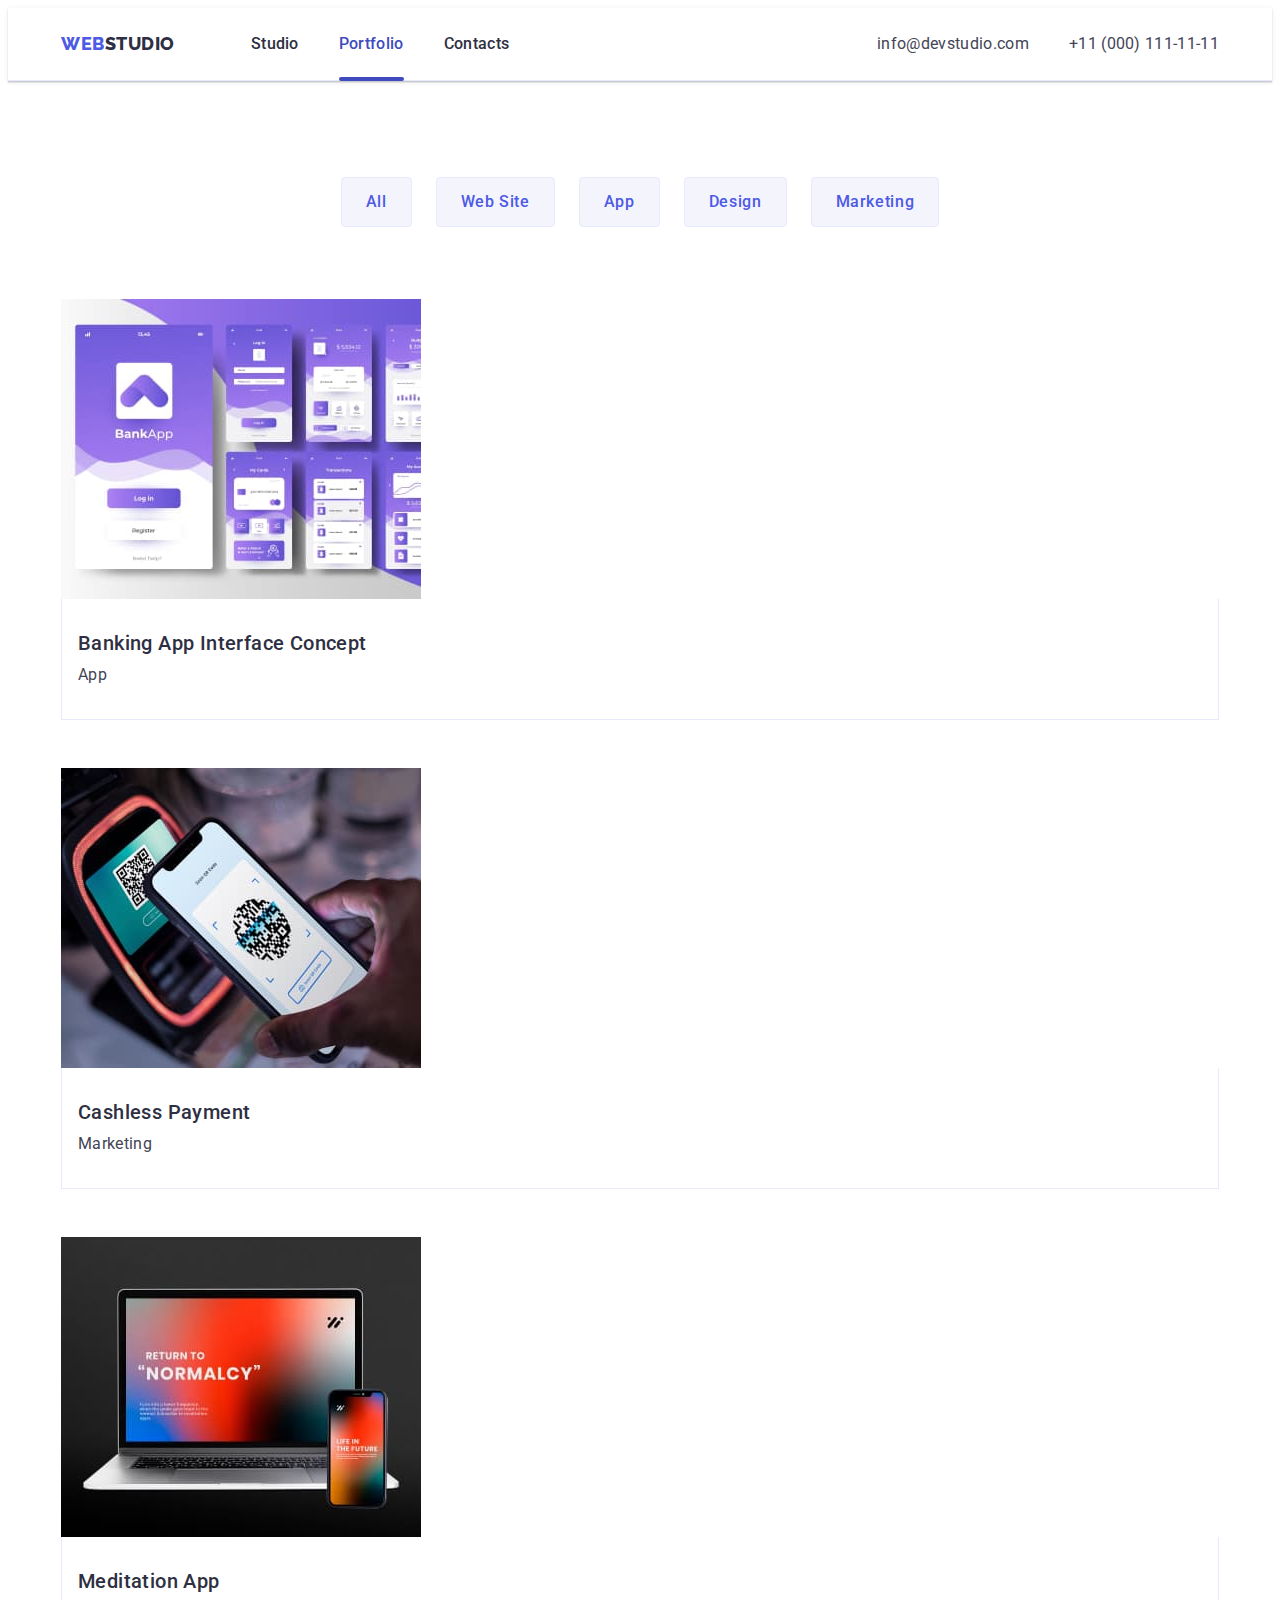
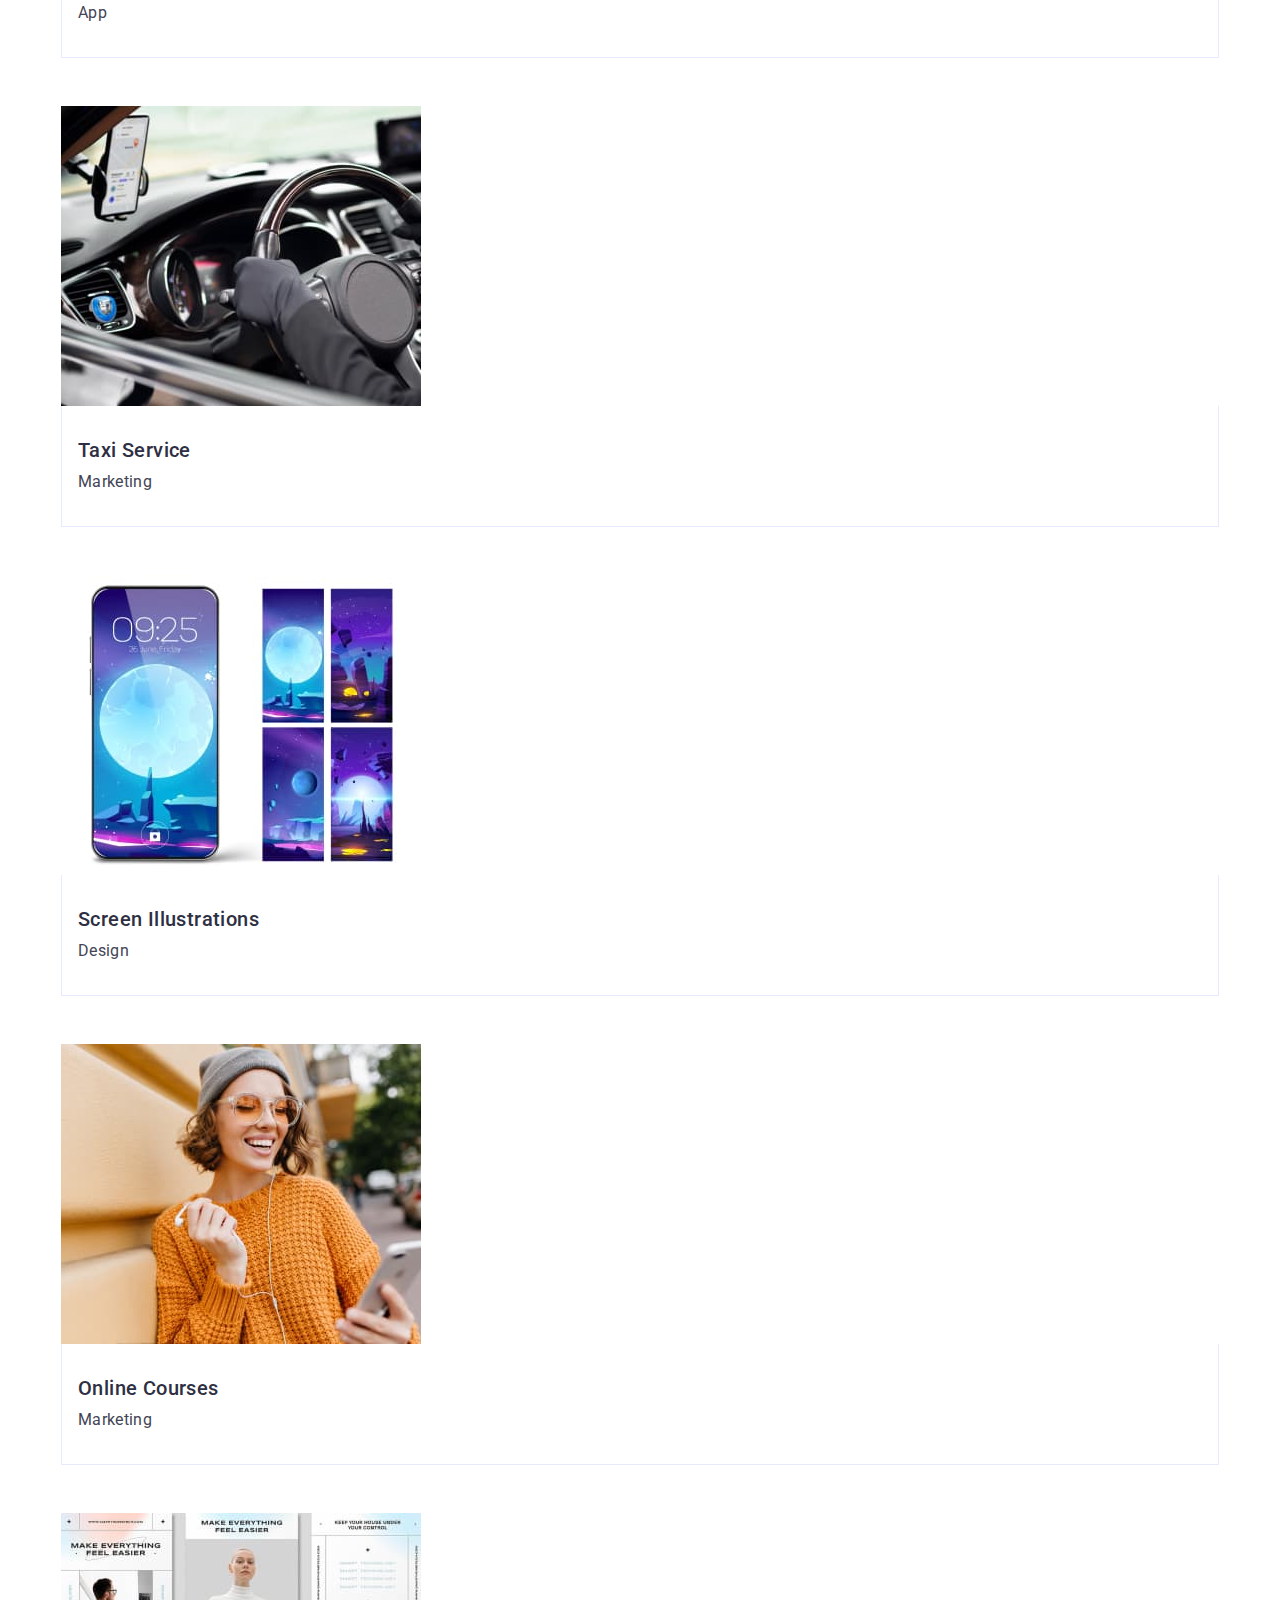
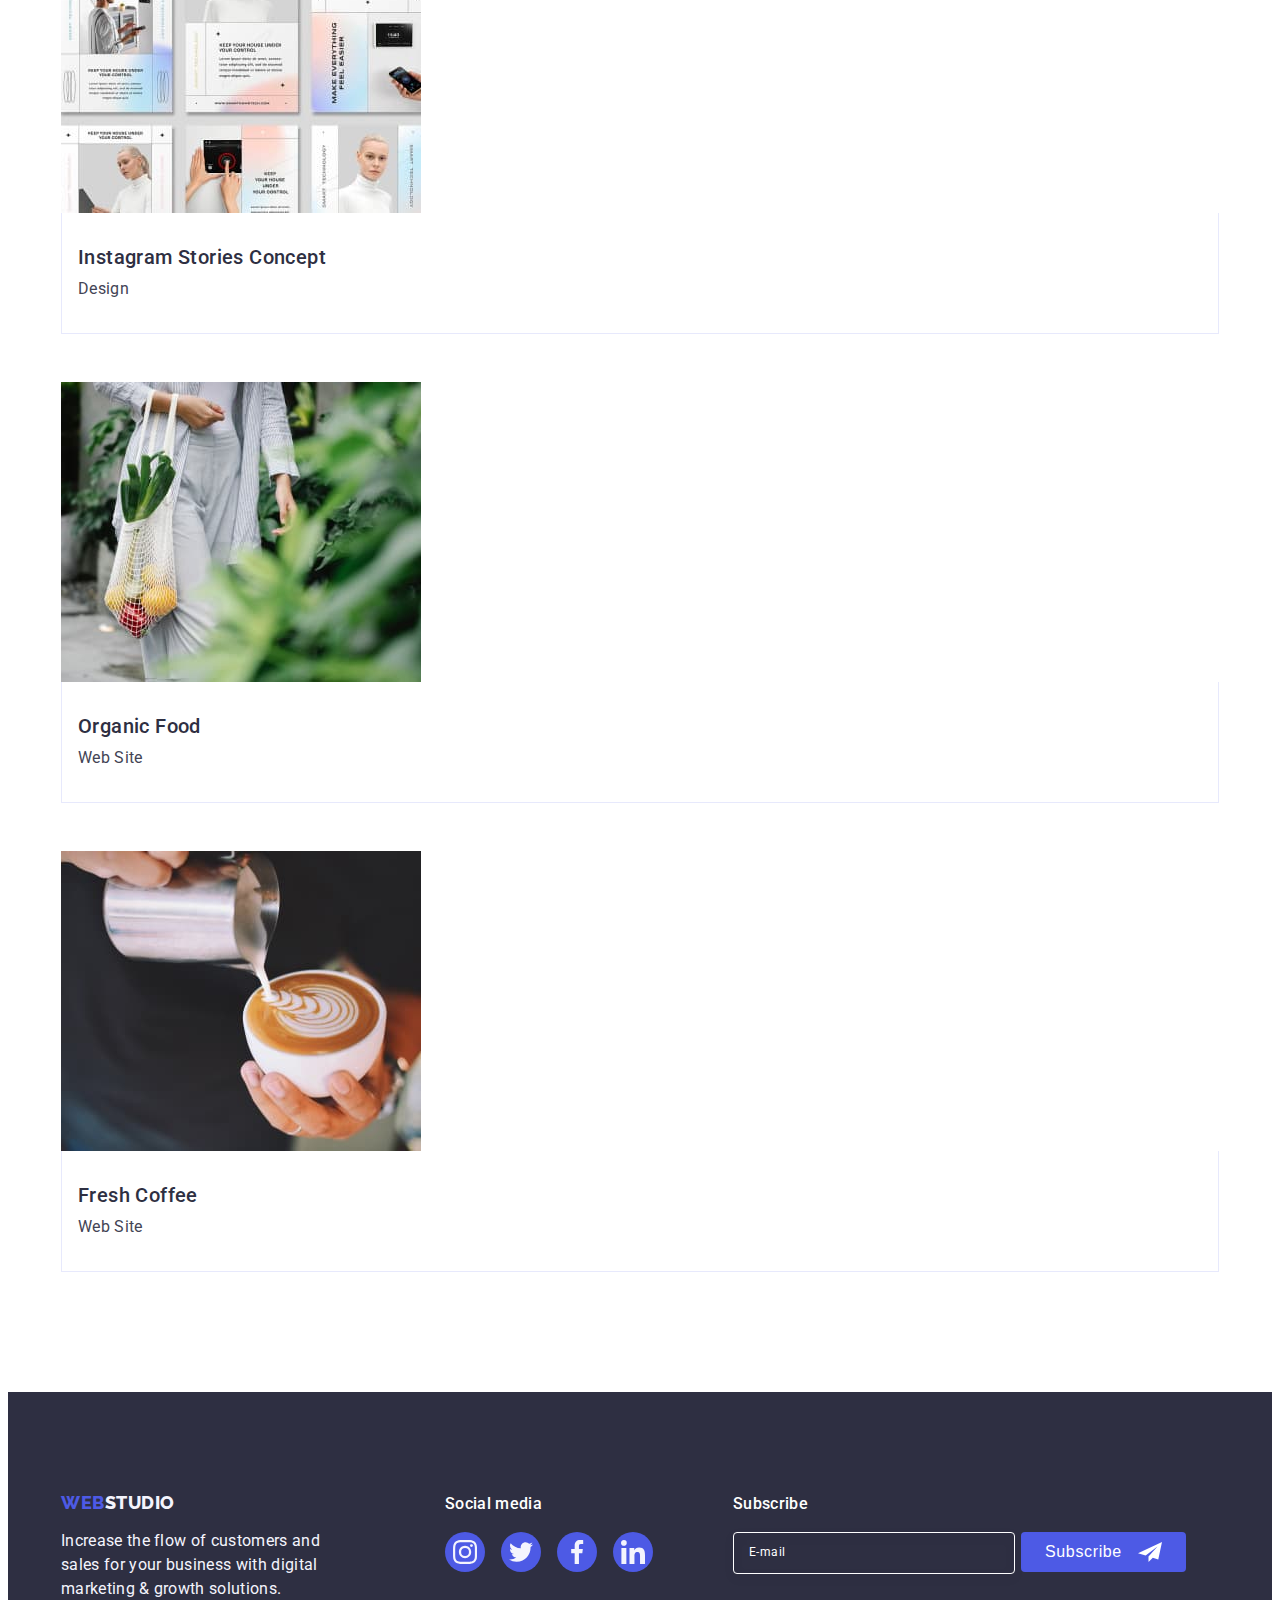
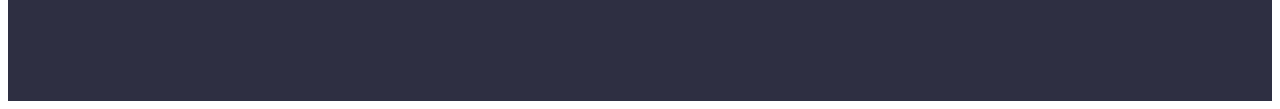
==== commit f86d7576: "123456" ====
--- a/portfolio.html
+++ b/portfolio.html
@@ -88,7 +88,7 @@
                 <div class="card-thumb">
                   <img
                     class="card-list-img"
-                    src="./images/portfolio/img-1.jpg"
+                    src="./images/porfolio/banking-app.jpg"
                     alt="Banking App"
                     width="360"
                     height="300"
@@ -112,7 +112,7 @@
                 <div class="card-thumb">
                   <img
                     class="card-list-img"
-                    src="./images/portfolio/img-2.jpg"
+                    src="./images/porfolio/cashless-payment.jpg"
                     alt="Cashless Payment"
                     width="360"
                     height="300"
@@ -136,7 +136,7 @@
                 <div class="card-thumb">
                   <img
                     class="card-list-img"
-                    src="./images/portfolio/img-3.jpg"
+                    src="./images/porfolio/meditation-app.jpg"
                     alt="Meditation App"
                     width="360"
                     height="300"
@@ -160,7 +160,7 @@
                 <div class="card-thumb">
                   <img
                     class="card-list-img"
-                    src="./images/portfolio/img-4.jpg"
+                    src="./images/porfolio/taxi-service.jpg"
                     alt="Taxi Service"
                     width="360"
                     height="300"
@@ -184,7 +184,7 @@
                 <div class="card-thumb">
                   <img
                     class="card-list-img"
-                    src="./images/portfolio/img-5.jpg"
+                    src="./images/porfolio/screen-illustration.jpg"
                     alt="Screen Illustrations"
                     width="360"
                     height="300"
@@ -208,7 +208,7 @@
                 <div class="card-thumb">
                   <img
                     class="card-list-img"
-                    src="./images/portfolio/img-6.jpg"
+                    src="./images/porfolio/online-courses.jpg"
                     alt="Online Courses"
                     width="360"
                     height="300"
@@ -232,7 +232,7 @@
                 <div class="card-thumb">
                   <img
                     class="card-list-img"
-                    src="./images/portfolio/img-7.jpg"
+                    src="./images/porfolio/instagram-stories.jpg"
                     alt="Instagram Stories Concept"
                     width="360"
                     height="300"
@@ -256,7 +256,7 @@
                 <div class="card-thumb">
                   <img
                     class="card-list-img"
-                    src="./images/portfolio/img-8.jpg"
+                    src="./images/porfolio/organic-food.jpg"
                     alt="Organic Food"
                     width="360"
                     height="300"
@@ -280,7 +280,7 @@
                 <div class="card-thumb">
                   <img
                     class="card-list-img"
-                    src="./images/portfolio/img-9.jpg"
+                    src="./images/porfolio/fresh-coffee.jpg"
                     alt="Fresh Coffee"
                     width="360"
                     height="300"
--- a/css/styles.css
+++ b/css/styles.css
@@ -1515,38 +1515,65 @@
   border-color: var(--color-iris);
 }
 
-.form-agreement {
-  display: flex;
+.form-agreement{
+  display: flex;
+  gap: 8px;
+  justify-content: center;
   align-items: center;
-  justify-content: flex-start;
   margin-bottom: 24px;
-}
-
-.form-agreement-checkbox {
+  
+}
+.form-check-input{
   appearance: none;
-}
-
-.form-agreement-icons {}
-
-.unchecked {
-  opacity: 1;
-  transition: opasity var(--anim-medium);
-}
-
-.checked {
-  opacity: 0;
-  transition: opacity var(--anim-medium);
-}
-
-.form-agreement-checkbox:checked+.form-agreement-icons>.unchecked {
-  opacity: 0;
-}
-
-.form-agreement-checkbox:checked+.form-agreement-icons>.checked {
-  opacity: 1;
-}
-
-.form-agreement-text {
+  display: block;
+  width: 16px;
+  height: 16px;
+  border: 1px solid;
+  border-radius: 2px;
+  
+  background-image: url("data:image/svg+xml,%3Csvg width='10' height='8' viewBox='0 0 10 8' fill='none' xmlns='http://www.w3.org/2000/svg'%3E%3Cpath d='M8.44558 0.255056C8.61838 0.089653 8.84834 -0.00178848 9.08693 2.65108e-05C9.32551 0.0018415 9.55407 0.0967713 9.72436 0.264784C9.89466 0.432797 9.99337 0.660752 9.99968 0.900549C10.006 1.14034 9.91939 1.37323 9.75816 1.55005L4.86357 7.70436C4.7794 7.79551 4.67782 7.86865 4.5649 7.91942C4.45198 7.97018 4.33003 7.99754 4.20636 7.99984C4.08268 8.00214 3.95981 7.97935 3.8451 7.93282C3.73038 7.88629 3.62618 7.81698 3.53872 7.72903L0.292827 4.46564C0.202435 4.38096 0.129933 4.27884 0.0796475 4.16537C0.0293621 4.05191 0.00232279 3.92942 0.000143182 3.80522C-0.00203643 3.68102 0.0206883 3.55765 0.0669613 3.44248C0.113234 3.3273 0.182108 3.22267 0.269473 3.13483C0.356838 3.047 0.460905 2.97775 0.575465 2.93123C0.690026 2.88471 0.812734 2.86186 0.936267 2.86405C1.0598 2.86624 1.18163 2.89343 1.29449 2.94398C1.40734 2.99454 1.50892 3.06743 1.59315 3.15831L4.16189 5.73967L8.42227 0.28219C8.42994 0.272694 8.43813 0.263635 8.4468 0.255056H8.44558Z' fill='%23F4F4FD'/%3E%3C/svg%3E%0A");
+  background-position: center;
+  background-repeat: no-repeat;
+
+  transition: 250ms;
+}
+.form-check-input:checked{
+  background-color: var(--color-iris);
+  border-color: var(--color-iris);
+}
+.form-check-input:focus-visible{
+  outline-color: #4D5AE5;
+}
+
+.section-button{
+  display: block;
+  min-width: 169px;
+  box-shadow: 0px 4px 4px rgba(0, 0, 0, 0.15);
+  border: 0;
+  border-radius: 4px;
+  padding: 16px 32px;
+  margin-left: auto;
+  margin-right: auto; 
+
+  background-color: var(--color-iris);
+  color: var(--color-light);
+  font-family: Roboto, sans-serif;
+  font-weight: 500;
+  font-size: 16px;
+  line-height: 1.5;
+  letter-spacing: 0.04em;
+  cursor: pointer;
+
+  transition: background-color 250ms cubic-bezier(0.4, 0, 0.2, 1);
+
+}
+.section-button:hover,
+.section-button:focus{
+  background-color:var(--hover-color);
+  transition: background-color 250ms cubic-bezier(0.4, 0, 0.2, 1);
+}
+
+.form-text-agreement{
   user-select: none;
   font-size: 12px;
   line-height: 1.17;
@@ -1555,10 +1582,10 @@
   padding: 0;
   padding-left: 8px;
 }
-
-.form-agreement-link {
+.form-agreement-link{
   color: var(--color-iris);
 }
+
 
 
 /**
